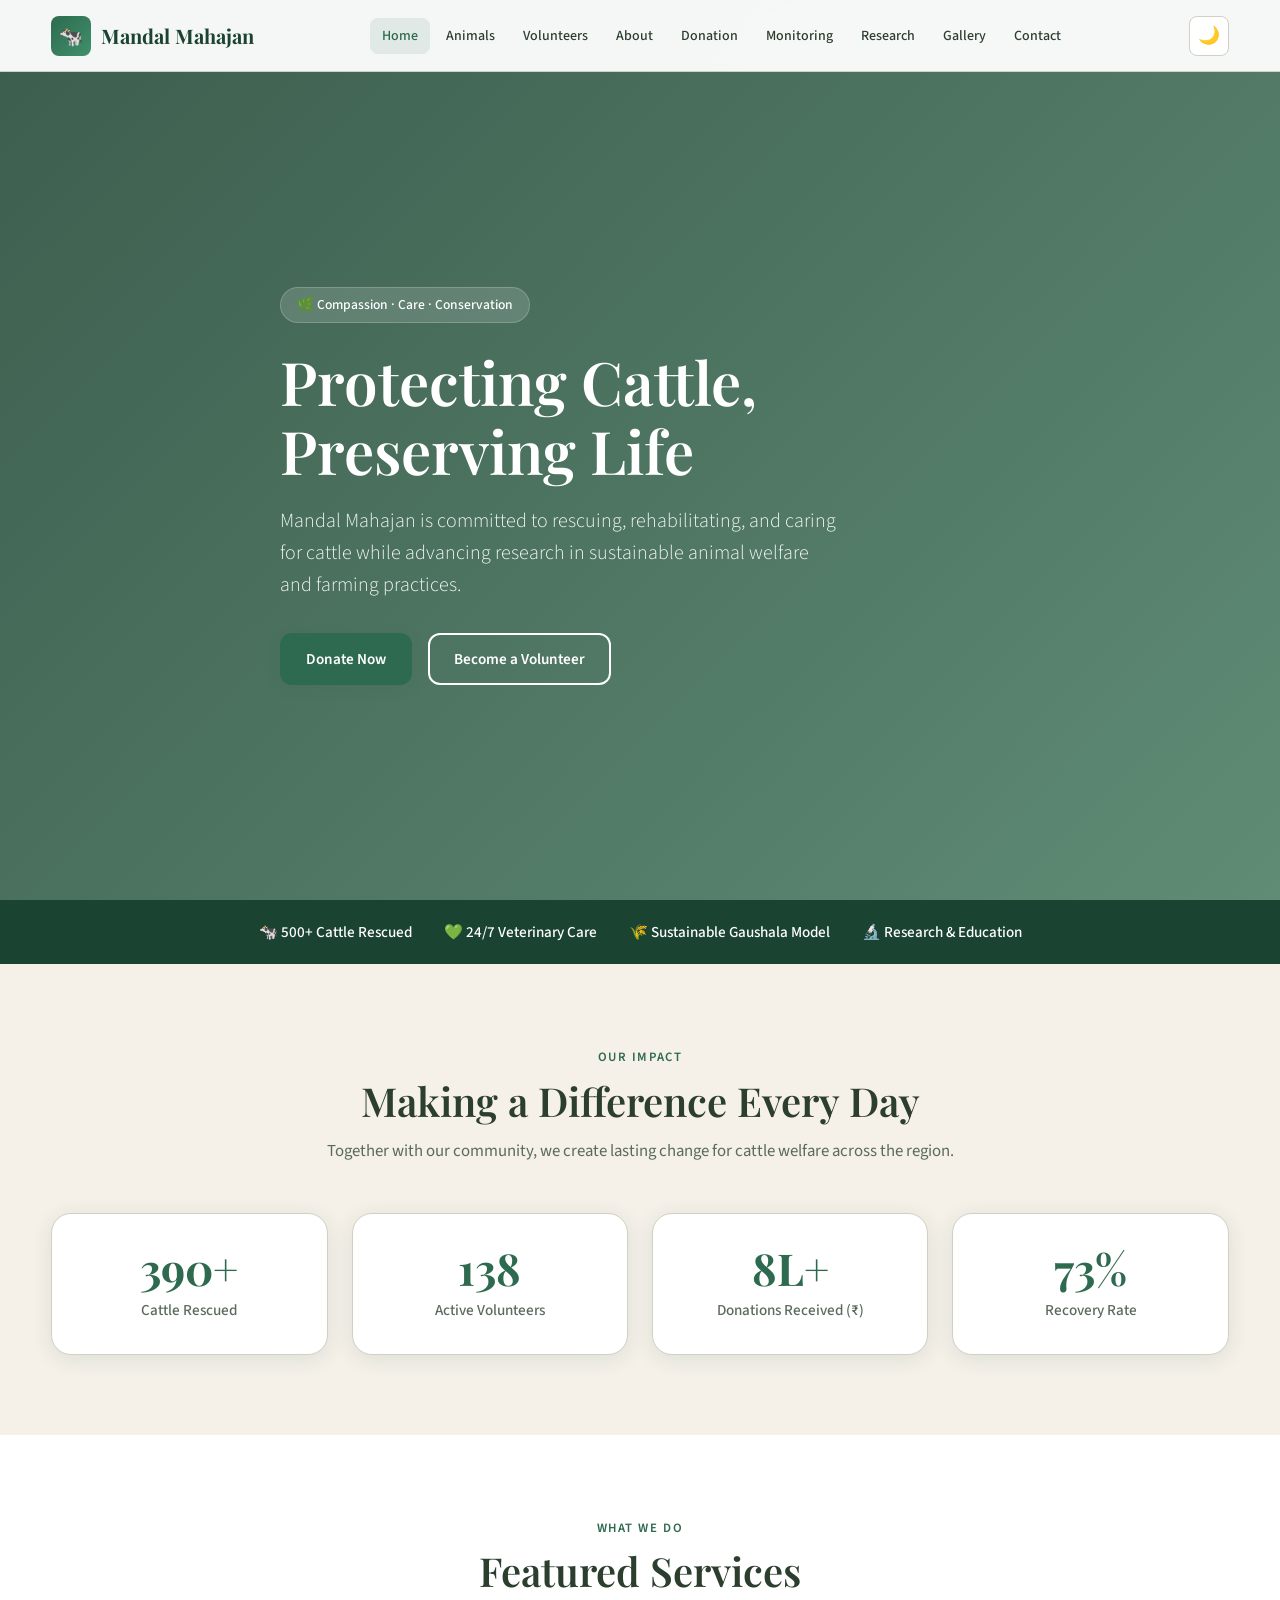
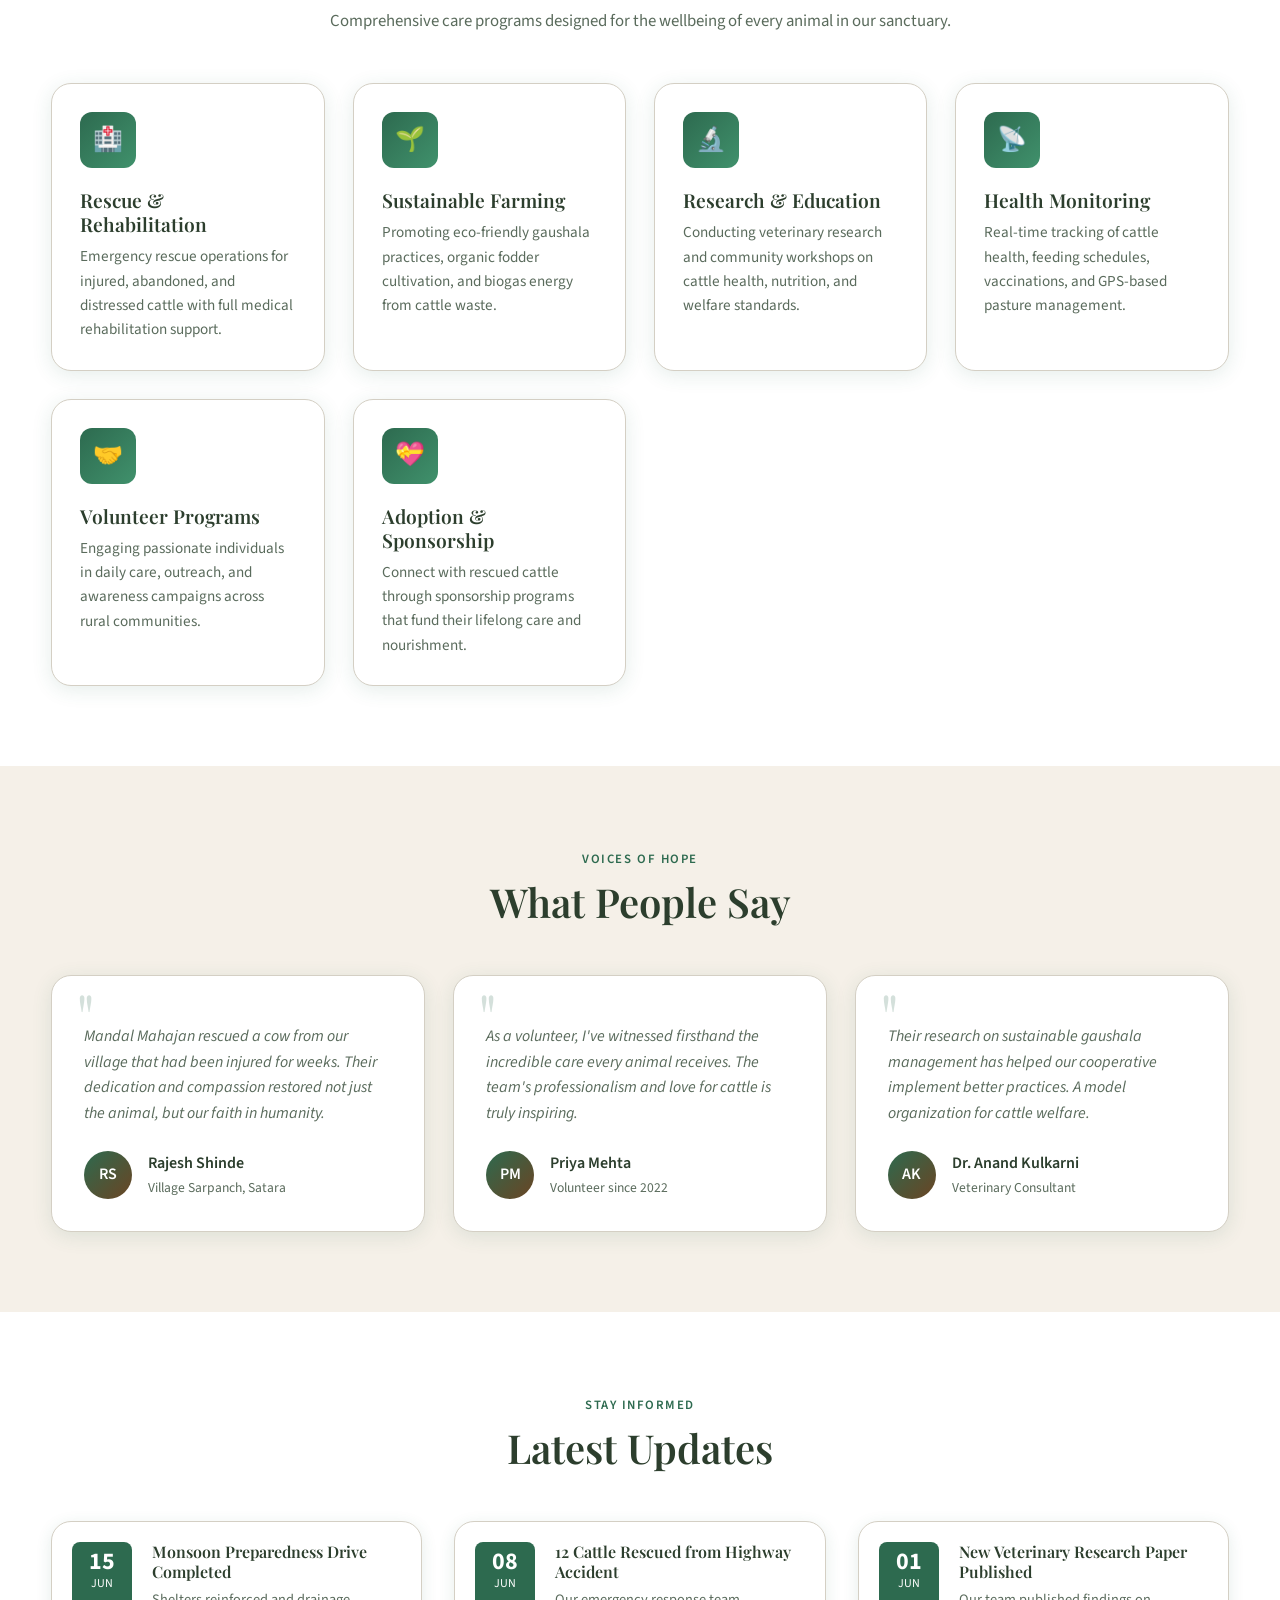
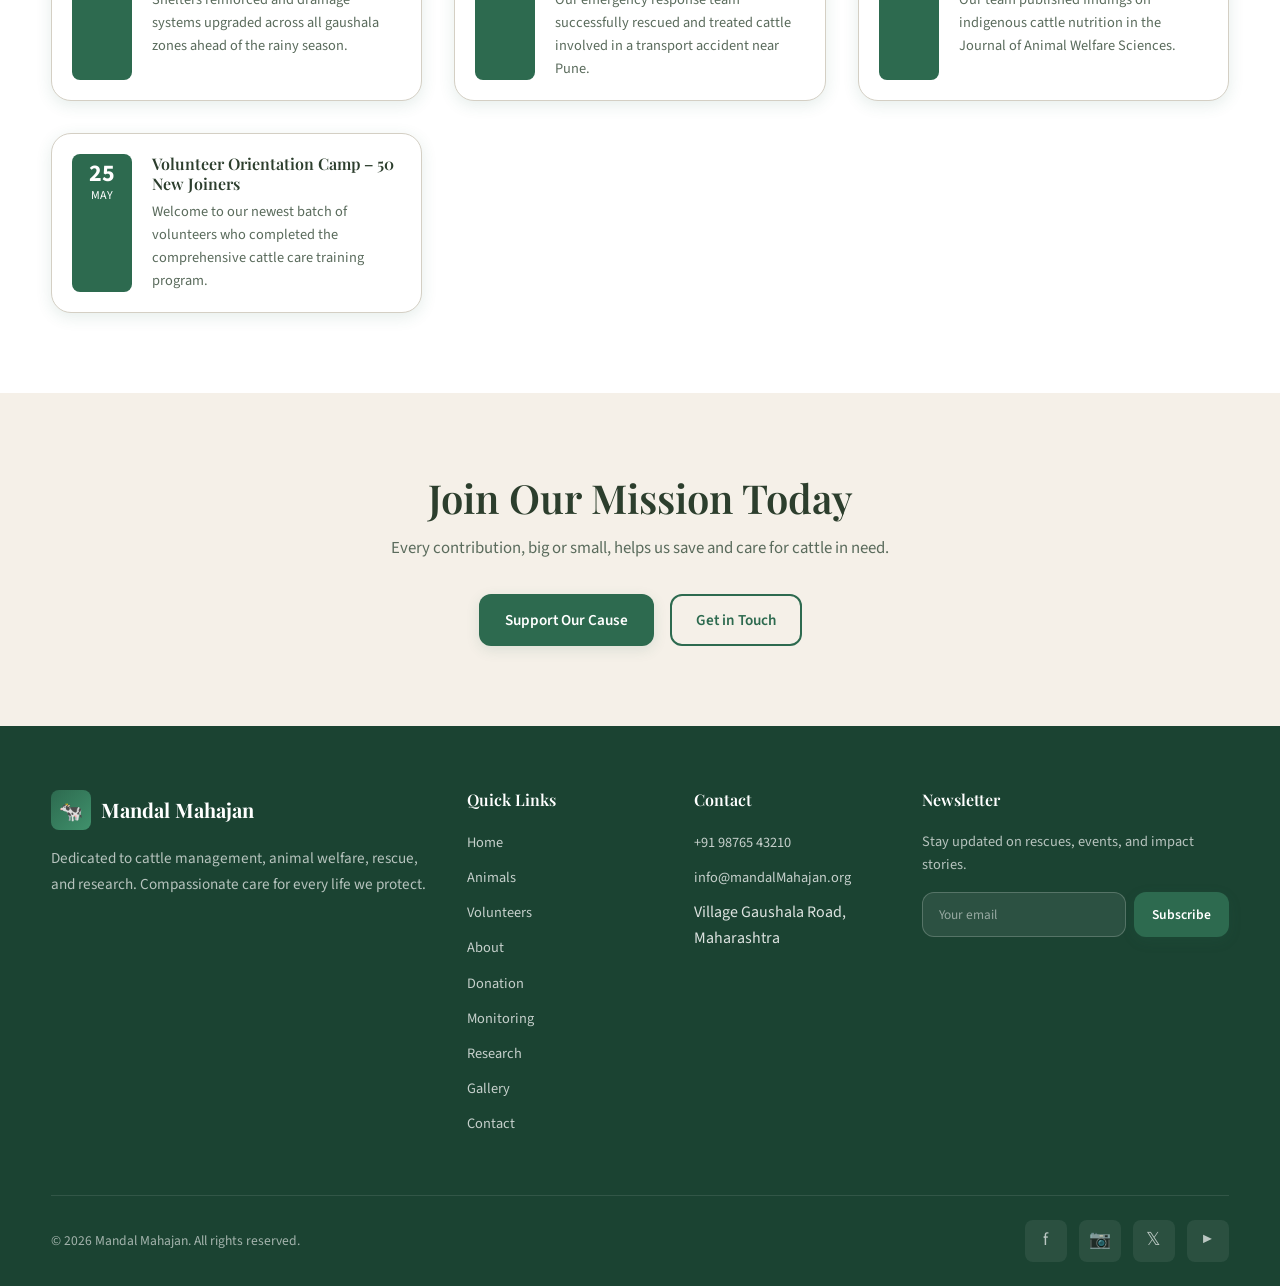
==== index.html @ a213b728 "first commit" ====
<!DOCTYPE html>
<html lang="en">
<head>
  <meta charset="UTF-8">
  <meta name="viewport" content="width=device-width, initial-scale=1.0">
  <meta name="description" content="Mandal Mahajan – Dedicated to cattle management, animal welfare, rescue, and research.">
  <title>Home | Mandal Mahajan</title>
  <link rel="stylesheet" href="css/style.css">
</head>
<body>
  <main>
    <section class="hero" aria-label="Hero banner">
      <div class="container hero-content fade-in">
        <span class="hero-badge">🌿 Compassion · Care · Conservation</span>
        <h1 class="hero-title">Protecting Cattle, Preserving Life</h1>
        <p class="hero-subtitle">Mandal Mahajan is committed to rescuing, rehabilitating, and caring for cattle while advancing research in sustainable animal welfare and farming practices.</p>
        <div class="hero-buttons">
          <a href="donation.html" class="btn btn-primary">Donate Now</a>
          <a href="volunteers.html" class="btn btn-outline">Become a Volunteer</a>
        </div>
      </div>
    </section>

    <section class="highlights-strip" aria-label="Organization highlights">
      <div class="container">
        <ul class="highlights-list">
          <li>🐄 500+ Cattle Rescued</li>
          <li>💚 24/7 Veterinary Care</li>
          <li>🌾 Sustainable Gaushala Model</li>
          <li>🔬 Research & Education</li>
        </ul>
      </div>
    </section>

    <section class="section" aria-labelledby="stats-heading">
      <div class="container">
        <div class="section-header fade-in">
          <span class="section-label">Our Impact</span>
          <h2 id="stats-heading" class="section-title">Making a Difference Every Day</h2>
          <p class="section-desc">Together with our community, we create lasting change for cattle welfare across the region.</p>
        </div>
        <div class="stats-grid">
          <div class="stat-card fade-in">
            <div class="stat-number" data-count="524" data-suffix="+">0</div>
            <div class="stat-label">Cattle Rescued</div>
          </div>
          <div class="stat-card fade-in">
            <div class="stat-number" data-count="186">0</div>
            <div class="stat-label">Active Volunteers</div>
          </div>
          <div class="stat-card fade-in">
            <div class="stat-number" data-count="12" data-suffix="L+">0</div>
            <div class="stat-label">Donations Received (₹)</div>
          </div>
          <div class="stat-card fade-in">
            <div class="stat-number" data-count="98" data-suffix="%">0</div>
            <div class="stat-label">Recovery Rate</div>
          </div>
        </div>
      </div>
    </section>

    <section class="section" style="background: var(--bg-card);" aria-labelledby="services-heading">
      <div class="container">
        <div class="section-header fade-in">
          <span class="section-label">What We Do</span>
          <h2 id="services-heading" class="section-title">Featured Services</h2>
          <p class="section-desc">Comprehensive care programs designed for the wellbeing of every animal in our sanctuary.</p>
        </div>
        <div class="grid-3">
          <article class="card fade-in">
            <div class="card-icon" aria-hidden="true">🏥</div>
            <h3>Rescue & Rehabilitation</h3>
            <p>Emergency rescue operations for injured, abandoned, and distressed cattle with full medical rehabilitation support.</p>
          </article>
          <article class="card fade-in">
            <div class="card-icon" aria-hidden="true">🌱</div>
            <h3>Sustainable Farming</h3>
            <p>Promoting eco-friendly gaushala practices, organic fodder cultivation, and biogas energy from cattle waste.</p>
          </article>
          <article class="card fade-in">
            <div class="card-icon" aria-hidden="true">🔬</div>
            <h3>Research & Education</h3>
            <p>Conducting veterinary research and community workshops on cattle health, nutrition, and welfare standards.</p>
          </article>
          <article class="card fade-in">
            <div class="card-icon" aria-hidden="true">📡</div>
            <h3>Health Monitoring</h3>
            <p>Real-time tracking of cattle health, feeding schedules, vaccinations, and GPS-based pasture management.</p>
          </article>
          <article class="card fade-in">
            <div class="card-icon" aria-hidden="true">🤝</div>
            <h3>Volunteer Programs</h3>
            <p>Engaging passionate individuals in daily care, outreach, and awareness campaigns across rural communities.</p>
          </article>
          <article class="card fade-in">
            <div class="card-icon" aria-hidden="true">💝</div>
            <h3>Adoption & Sponsorship</h3>
            <p>Connect with rescued cattle through sponsorship programs that fund their lifelong care and nourishment.</p>
          </article>
        </div>
      </div>
    </section>

    <section class="section" aria-labelledby="testimonials-heading">
      <div class="container">
        <div class="section-header fade-in">
          <span class="section-label">Voices of Hope</span>
          <h2 id="testimonials-heading" class="section-title">What People Say</h2>
        </div>
        <div class="grid-3">
          <blockquote class="testimonial-card fade-in">
            <p class="testimonial-text">Mandal Mahajan rescued a cow from our village that had been injured for weeks. Their dedication and compassion restored not just the animal, but our faith in humanity.</p>
            <footer class="testimonial-author">
              <div class="testimonial-avatar" aria-hidden="true">RS</div>
              <div>
                <div class="testimonial-name">Rajesh Shinde</div>
                <div class="testimonial-role">Village Sarpanch, Satara</div>
              </div>
            </footer>
          </blockquote>
          <blockquote class="testimonial-card fade-in">
            <p class="testimonial-text">As a volunteer, I've witnessed firsthand the incredible care every animal receives. The team's professionalism and love for cattle is truly inspiring.</p>
            <footer class="testimonial-author">
              <div class="testimonial-avatar" aria-hidden="true">PM</div>
              <div>
                <div class="testimonial-name">Priya Mehta</div>
                <div class="testimonial-role">Volunteer since 2022</div>
              </div>
            </footer>
          </blockquote>
          <blockquote class="testimonial-card fade-in">
            <p class="testimonial-text">Their research on sustainable gaushala management has helped our cooperative implement better practices. A model organization for cattle welfare.</p>
            <footer class="testimonial-author">
              <div class="testimonial-avatar" aria-hidden="true">AK</div>
              <div>
                <div class="testimonial-name">Dr. Anand Kulkarni</div>
                <div class="testimonial-role">Veterinary Consultant</div>
              </div>
            </footer>
          </blockquote>
        </div>
      </div>
    </section>

    <section class="section" style="background: var(--bg-card);" aria-labelledby="updates-heading">
      <div class="container">
        <div class="section-header fade-in">
          <span class="section-label">Stay Informed</span>
          <h2 id="updates-heading" class="section-title">Latest Updates</h2>
        </div>
        <div class="grid-2">
          <article class="update-card fade-in">
            <div class="update-date"><div class="day">15</div><div class="month">Jun</div></div>
            <div class="update-content">
              <h4>Monsoon Preparedness Drive Completed</h4>
              <p>Shelters reinforced and drainage systems upgraded across all gaushala zones ahead of the rainy season.</p>
            </div>
          </article>
          <article class="update-card fade-in">
            <div class="update-date"><div class="day">08</div><div class="month">Jun</div></div>
            <div class="update-content">
              <h4>12 Cattle Rescued from Highway Accident</h4>
              <p>Our emergency response team successfully rescued and treated cattle involved in a transport accident near Pune.</p>
            </div>
          </article>
          <article class="update-card fade-in">
            <div class="update-date"><div class="day">01</div><div class="month">Jun</div></div>
            <div class="update-content">
              <h4>New Veterinary Research Paper Published</h4>
              <p>Our team published findings on indigenous cattle nutrition in the Journal of Animal Welfare Sciences.</p>
            </div>
          </article>
          <article class="update-card fade-in">
            <div class="update-date"><div class="day">25</div><div class="month">May</div></div>
            <div class="update-content">
              <h4>Volunteer Orientation Camp – 50 New Joiners</h4>
              <p>Welcome to our newest batch of volunteers who completed the comprehensive cattle care training program.</p>
            </div>
          </article>
        </div>
      </div>
    </section>

    <section class="section" aria-label="Call to action">
      <div class="container" style="text-align:center;">
        <div class="fade-in">
          <h2 class="section-title">Join Our Mission Today</h2>
          <p class="section-desc" style="margin:0 auto 2rem;">Every contribution, big or small, helps us save and care for cattle in need.</p>
          <div style="display:flex;flex-wrap:wrap;gap:1rem;justify-content:center;">
            <a href="donation.html" class="btn btn-primary">Support Our Cause</a>
            <a href="contact.html" class="btn btn-outline">Get in Touch</a>
          </div>
        </div>
      </div>
    </section>
  </main>

  <script src="js/components.js"></script>
  <script src="js/main.js"></script>
</body>
</html>
---- css/style.css ----
/* Mandal Mahajan – Main Stylesheet */

@import url('https://fonts.googleapis.com/css2?family=Playfair+Display:wght@500;600;700&family=Source+Sans+3:wght@300;400;500;600;700&display=swap');
@import url('variables.css');

*, *::before, *::after {
  box-sizing: border-box;
  margin: 0;
  padding: 0;
}

html {
  scroll-behavior: smooth;
  font-size: 16px;
}

body {
  font-family: var(--font-body);
  color: var(--color-text);
  background: var(--bg-body);
  line-height: 1.6;
  overflow-x: hidden;
  transition: background var(--transition), color var(--transition);
}

img {
  max-width: 100%;
  height: auto;
  display: block;
}

a {
  color: var(--color-primary);
  text-decoration: none;
  transition: color var(--transition);
}

a:hover {
  color: var(--color-primary-light);
}

ul {
  list-style: none;
}

h1, h2, h3, h4, h5, h6 {
  font-family: var(--font-heading);
  line-height: 1.25;
  font-weight: 600;
}

.container {
  width: min(1200px, 92%);
  margin-inline: auto;
}

.section {
  padding: 5rem 0;
}

.section-header {
  text-align: center;
  max-width: 640px;
  margin: 0 auto 3rem;
}

.section-label {
  display: inline-block;
  font-size: 0.8rem;
  font-weight: 600;
  letter-spacing: 0.12em;
  text-transform: uppercase;
  color: var(--color-primary);
  margin-bottom: 0.5rem;
}

.section-title {
  font-size: clamp(1.75rem, 4vw, 2.5rem);
  margin-bottom: 0.75rem;
}

.section-desc {
  color: var(--color-text-muted);
  font-size: 1.05rem;
}

/* Loading Screen */
.loader {
  position: fixed;
  inset: 0;
  z-index: 9999;
  background: var(--color-primary-dark);
  display: flex;
  flex-direction: column;
  align-items: center;
  justify-content: center;
  gap: 1.5rem;
  transition: opacity 0.5s ease, visibility 0.5s ease;
}

.loader.hidden {
  opacity: 0;
  visibility: hidden;
  pointer-events: none;
}

.loader-logo {
  font-family: var(--font-heading);
  font-size: 1.75rem;
  color: var(--color-white);
  letter-spacing: 0.05em;
}

.loader-spinner {
  width: 48px;
  height: 48px;
  border: 3px solid rgba(255, 255, 255, 0.2);
  border-top-color: var(--color-white);
  border-radius: 50%;
  animation: spin 0.8s linear infinite;
}

@keyframes spin {
  to { transform: rotate(360deg); }
}

@keyframes fadeInUp {
  from {
    opacity: 0;
    transform: translateY(16px);
  }
  to {
    opacity: 1;
    transform: translateY(0);
  }
}

/* Navigation */
.navbar {
  position: fixed;
  top: 0;
  left: 0;
  right: 0;
  z-index: 1000;
  height: var(--nav-height);
  background: var(--bg-nav);
  backdrop-filter: blur(12px);
  border-bottom: 1px solid var(--color-border);
  transition: box-shadow var(--transition), background var(--transition);
}

.navbar.scrolled {
  box-shadow: 0 4px 24px var(--color-shadow);
}

.nav-container {
  display: flex;
  align-items: center;
  justify-content: space-between;
  height: 100%;
  width: min(1200px, 92%);
  margin-inline: auto;
}

.logo {
  display: flex;
  align-items: center;
  gap: 0.6rem;
  font-family: var(--font-heading);
  font-size: 1.25rem;
  font-weight: 700;
  color: var(--color-primary-dark);
}

[data-theme="dark"] .logo {
  color: var(--color-primary-light);
}

.logo-icon {
  width: 40px;
  height: 40px;
  background: linear-gradient(135deg, var(--color-primary), var(--color-primary-light));
  border-radius: var(--radius-sm);
  display: flex;
  align-items: center;
  justify-content: center;
  color: white;
  font-size: 1.2rem;
}

.nav-menu {
  display: flex;
  align-items: center;
  gap: 0.25rem;
}

.nav-link {
  padding: 0.5rem 0.75rem;
  font-size: 0.875rem;
  font-weight: 500;
  color: var(--color-text);
  border-radius: var(--radius-sm);
  transition: background var(--transition), color var(--transition);
}

.nav-link:hover,
.nav-link.active {
  background: rgba(45, 106, 79, 0.1);
  color: var(--color-primary);
}

.nav-actions {
  display: flex;
  align-items: center;
  gap: 0.75rem;
}

.theme-toggle {
  width: 40px;
  height: 40px;
  border: 1px solid var(--color-border);
  border-radius: var(--radius-sm);
  background: var(--bg-card);
  cursor: pointer;
  display: flex;
  align-items: center;
  justify-content: center;
  font-size: 1.1rem;
  transition: background var(--transition), transform var(--transition);
}

.theme-toggle:hover {
  transform: scale(1.05);
}

.hamburger {
  display: none;
  flex-direction: column;
  gap: 5px;
  background: none;
  border: none;
  cursor: pointer;
  padding: 0.5rem;
}

.hamburger span {
  display: block;
  width: 24px;
  height: 2px;
  background: var(--color-text);
  border-radius: 2px;
  transition: var(--transition);
}

.hamburger.active span:nth-child(1) {
  transform: rotate(45deg) translate(5px, 5px);
}

.hamburger.active span:nth-child(2) {
  opacity: 0;
}

.hamburger.active span:nth-child(3) {
  transform: rotate(-45deg) translate(5px, -5px);
}

/* Buttons */
.btn {
  display: inline-flex;
  align-items: center;
  justify-content: center;
  gap: 0.5rem;
  padding: 0.75rem 1.5rem;
  font-family: var(--font-body);
  font-size: 0.95rem;
  font-weight: 600;
  border-radius: var(--radius-md);
  border: 2px solid transparent;
  cursor: pointer;
  transition: all var(--transition);
}

.btn-primary {
  background: var(--color-primary);
  color: var(--color-white);
  box-shadow: 0 4px 14px var(--color-shadow);
}

.btn-primary:hover {
  background: var(--color-primary-dark);
  transform: translateY(-2px);
  box-shadow: 0 8px 24px var(--color-shadow-hover);
  color: var(--color-white);
}

.btn-outline {
  background: transparent;
  color: var(--color-primary);
  border-color: var(--color-primary);
}

.btn-outline:hover {
  background: var(--color-primary);
  color: var(--color-white);
}

.btn-secondary {
  background: var(--color-earth);
  color: var(--color-white);
}

.btn-secondary:hover {
  background: var(--color-secondary);
  color: var(--color-white);
  transform: translateY(-2px);
}

.btn-sm {
  padding: 0.5rem 1rem;
  font-size: 0.85rem;
}

/* Hero */
.hero {
  position: relative;
  min-height: 100vh;
  display: flex;
  align-items: center;
  padding-top: var(--nav-height);
  background: linear-gradient(135deg, rgba(27, 67, 50, 0.85), rgba(45, 106, 79, 0.75)),
    url('https://images.unsplash.com/photo-1500595046743-cd271d694d30?w=1920&q=80') center/cover no-repeat;
}

.hero-content {
  position: relative;
  z-index: 1;
  max-width: 720px;
  color: var(--color-white);
  padding: 3rem 0;
}

.hero-badge {
  display: inline-block;
  padding: 0.4rem 1rem;
  background: rgba(255, 255, 255, 0.15);
  backdrop-filter: blur(8px);
  border-radius: 50px;
  font-size: 0.85rem;
  font-weight: 500;
  margin-bottom: 1.5rem;
  border: 1px solid rgba(255, 255, 255, 0.2);
}

.hero-title {
  font-size: clamp(2.25rem, 6vw, 3.75rem);
  margin-bottom: 1.25rem;
  line-height: 1.15;
}

.hero-subtitle {
  font-size: clamp(1rem, 2.5vw, 1.25rem);
  opacity: 0.92;
  margin-bottom: 2rem;
  font-weight: 300;
  max-width: 560px;
}

.hero-buttons {
  display: flex;
  flex-wrap: wrap;
  gap: 1rem;
}

.hero .btn-outline {
  color: var(--color-white);
  border-color: var(--color-white);
}

.hero .btn-outline:hover {
  background: var(--color-white);
  color: var(--color-primary-dark);
}

.page-hero {
  padding: calc(var(--nav-height) + 4rem) 0 4rem;
  background: linear-gradient(135deg, var(--color-primary-dark), var(--color-primary));
  color: var(--color-white);
  text-align: center;
}

.page-hero h1 {
  font-size: clamp(2rem, 5vw, 3rem);
  margin-bottom: 0.75rem;
}

.page-hero p {
  opacity: 0.9;
  max-width: 560px;
  margin: 0 auto;
  font-size: 1.1rem;
}

/* Cards */
.card {
  background: var(--bg-card);
  border-radius: var(--radius-lg);
  padding: 1.75rem;
  box-shadow: 0 4px 20px var(--color-shadow);
  border: 1px solid var(--color-border);
  transition: transform var(--transition), box-shadow var(--transition);
}

.card:hover {
  transform: translateY(-4px);
  box-shadow: 0 12px 32px var(--color-shadow-hover);
}

.card-icon {
  width: 56px;
  height: 56px;
  background: linear-gradient(135deg, var(--color-primary), var(--color-primary-light));
  border-radius: var(--radius-md);
  display: flex;
  align-items: center;
  justify-content: center;
  font-size: 1.5rem;
  margin-bottom: 1.25rem;
}

.card h3 {
  font-size: 1.2rem;
  margin-bottom: 0.5rem;
}

.card p {
  color: var(--color-text-muted);
  font-size: 0.95rem;
}

/* Stats */
.stats-grid {
  display: grid;
  grid-template-columns: repeat(auto-fit, minmax(200px, 1fr));
  gap: 1.5rem;
}

.stat-card {
  text-align: center;
  padding: 2rem 1.5rem;
  background: var(--bg-card);
  border-radius: var(--radius-lg);
  box-shadow: 0 4px 20px var(--color-shadow);
  border: 1px solid var(--color-border);
  transition: transform var(--transition);
}

.stat-card:hover {
  transform: translateY(-4px);
}

.stat-number {
  font-family: var(--font-heading);
  font-size: 2.75rem;
  font-weight: 700;
  color: var(--color-primary);
  line-height: 1;
  margin-bottom: 0.5rem;
}

.stat-label {
  color: var(--color-text-muted);
  font-weight: 500;
  font-size: 0.95rem;
}

/* Grid Layouts */
.grid-2 {
  display: grid;
  grid-template-columns: repeat(auto-fit, minmax(280px, 1fr));
  gap: 2rem;
}

.grid-3 {
  display: grid;
  grid-template-columns: repeat(auto-fit, minmax(260px, 1fr));
  gap: 1.75rem;
}

.grid-4 {
  display: grid;
  grid-template-columns: repeat(auto-fit, minmax(220px, 1fr));
  gap: 1.5rem;
}

/* Animal Cards */
.animal-card {
  background: var(--bg-card);
  border-radius: var(--radius-lg);
  overflow: hidden;
  box-shadow: 0 4px 20px var(--color-shadow);
  border: 1px solid var(--color-border);
  transition: transform var(--transition), box-shadow var(--transition);
}

.animal-card:hover {
  transform: translateY(-6px);
  box-shadow: 0 16px 40px var(--color-shadow-hover);
}

.animal-card-image {
  position: relative;
  height: 220px;
  overflow: hidden;
  background: var(--color-beige-dark);
}

.animal-card-image img {
  width: 100%;
  height: 100%;
  object-fit: cover;
  transition: transform 0.5s ease;
}

.animal-card:hover .animal-card-image img {
  transform: scale(1.06);
}

.animal-status {
  position: absolute;
  top: 1rem;
  right: 1rem;
  padding: 0.35rem 0.85rem;
  border-radius: 50px;
  font-size: 0.75rem;
  font-weight: 600;
  text-transform: uppercase;
  letter-spacing: 0.05em;
}

.status-healthy {
  background: #d8f3dc;
  color: #1b4332;
}

.status-recovering {
  background: #fff3cd;
  color: #856404;
}

.status-critical {
  background: #f8d7da;
  color: #721c24;
}

.animal-card-body {
  padding: 1.5rem;
}

.animal-card-body h3 {
  font-size: 1.25rem;
  margin-bottom: 0.25rem;
}

.animal-breed {
  color: var(--color-primary);
  font-weight: 600;
  font-size: 0.9rem;
  margin-bottom: 0.75rem;
}

.animal-meta {
  display: flex;
  flex-wrap: wrap;
  gap: 0.75rem;
  margin-bottom: 1rem;
}

.animal-meta span {
  font-size: 0.85rem;
  color: var(--color-text-muted);
  display: flex;
  align-items: center;
  gap: 0.35rem;
}

.animal-card-body p {
  font-size: 0.9rem;
  color: var(--color-text-muted);
  margin-bottom: 0.5rem;
}

/* Testimonials */
.testimonial-card {
  background: var(--bg-card);
  border-radius: var(--radius-lg);
  padding: 2rem;
  box-shadow: 0 4px 20px var(--color-shadow);
  border: 1px solid var(--color-border);
  position: relative;
}

.testimonial-card::before {
  content: '"';
  font-family: var(--font-heading);
  font-size: 4rem;
  color: var(--color-primary);
  opacity: 0.2;
  position: absolute;
  top: 0.5rem;
  left: 1.5rem;
  line-height: 1;
}

.testimonial-text {
  font-style: italic;
  color: var(--color-text-muted);
  margin-bottom: 1.5rem;
  padding-top: 1rem;
}

.testimonial-author {
  display: flex;
  align-items: center;
  gap: 1rem;
}

.testimonial-avatar {
  width: 48px;
  height: 48px;
  border-radius: 50%;
  background: linear-gradient(135deg, var(--color-primary), var(--color-earth));
  display: flex;
  align-items: center;
  justify-content: center;
  color: white;
  font-weight: 600;
}

.testimonial-name {
  font-weight: 600;
}

.testimonial-role {
  font-size: 0.85rem;
  color: var(--color-text-muted);
}

/* Updates / News */
.update-card {
  display: flex;
  gap: 1.25rem;
  background: var(--bg-card);
  border-radius: var(--radius-lg);
  padding: 1.25rem;
  box-shadow: 0 4px 16px var(--color-shadow);
  border: 1px solid var(--color-border);
  transition: transform var(--transition);
}

.update-card:hover {
  transform: translateX(4px);
}

.update-date {
  flex-shrink: 0;
  width: 60px;
  text-align: center;
  padding: 0.5rem;
  background: var(--color-primary);
  color: white;
  border-radius: var(--radius-sm);
}

.update-date .day {
  font-size: 1.5rem;
  font-weight: 700;
  line-height: 1;
}

.update-date .month {
  font-size: 0.75rem;
  text-transform: uppercase;
}

.update-content h4 {
  font-size: 1rem;
  margin-bottom: 0.35rem;
}

.update-content p {
  font-size: 0.9rem;
  color: var(--color-text-muted);
}

/* Forms */
.form-group {
  margin-bottom: 1.25rem;
}

.form-group label {
  display: block;
  font-weight: 600;
  margin-bottom: 0.5rem;
  font-size: 0.9rem;
}

.form-group input,
.form-group select,
.form-group textarea {
  width: 100%;
  padding: 0.85rem 1rem;
  border: 1px solid var(--color-border);
  border-radius: var(--radius-md);
  font-family: var(--font-body);
  font-size: 0.95rem;
  background: var(--bg-card);
  color: var(--color-text);
  transition: border-color var(--transition), box-shadow var(--transition);
}

.form-group input:focus,
.form-group select:focus,
.form-group textarea:focus {
  outline: none;
  border-color: var(--color-primary);
  box-shadow: 0 0 0 3px rgba(45, 106, 79, 0.15);
}

.form-group textarea {
  min-height: 120px;
  resize: vertical;
}

.form-row {
  display: grid;
  grid-template-columns: repeat(auto-fit, minmax(200px, 1fr));
  gap: 1rem;
}

/* Timeline */
.timeline {
  position: relative;
  max-width: 800px;
  margin: 0 auto;
  padding-left: 2rem;
}

.timeline::before {
  content: '';
  position: absolute;
  left: 0;
  top: 0;
  bottom: 0;
  width: 3px;
  background: linear-gradient(to bottom, var(--color-primary), var(--color-primary-light));
  border-radius: 3px;
}

.timeline-item {
  position: relative;
  padding-bottom: 2.5rem;
  padding-left: 2rem;
}

.timeline-item::before {
  content: '';
  position: absolute;
  left: -2rem;
  top: 0.35rem;
  width: 14px;
  height: 14px;
  background: var(--color-primary);
  border: 3px solid var(--bg-body);
  border-radius: 50%;
  transform: translateX(-5.5px);
}

.timeline-year {
  font-family: var(--font-heading);
  font-size: 1.25rem;
  color: var(--color-primary);
  font-weight: 700;
  margin-bottom: 0.35rem;
}

.timeline-item h4 {
  margin-bottom: 0.35rem;
}

.timeline-item p {
  color: var(--color-text-muted);
  font-size: 0.95rem;
}

/* Team */
.team-card {
  text-align: center;
  background: var(--bg-card);
  border-radius: var(--radius-lg);
  padding: 2rem 1.5rem;
  box-shadow: 0 4px 20px var(--color-shadow);
  border: 1px solid var(--color-border);
  transition: transform var(--transition);
}

.team-card:hover {
  transform: translateY(-4px);
}

.team-avatar {
  width: 100px;
  height: 100px;
  border-radius: 50%;
  margin: 0 auto 1rem;
  background: linear-gradient(135deg, var(--color-beige-dark), var(--color-primary-light));
  display: flex;
  align-items: center;
  justify-content: center;
  font-size: 2rem;
  overflow: hidden;
}

.team-avatar img {
  width: 100%;
  height: 100%;
  object-fit: cover;
}

.team-card h4 {
  margin-bottom: 0.25rem;
}

.team-role {
  color: var(--color-primary);
  font-size: 0.9rem;
  font-weight: 600;
  margin-bottom: 0.75rem;
}

.team-card p {
  font-size: 0.9rem;
  color: var(--color-text-muted);
}

/* Donation */
.donation-amounts {
  display: flex;
  flex-wrap: wrap;
  gap: 1rem;
  justify-content: center;
  margin-bottom: 2rem;
}

.amount-card {
  padding: 1.25rem 2rem;
  background: var(--bg-card);
  border: 2px solid var(--color-border);
  border-radius: var(--radius-md);
  cursor: pointer;
  text-align: center;
  transition: all var(--transition);
  min-width: 120px;
}

.amount-card:hover,
.amount-card.selected {
  border-color: var(--color-primary);
  background: rgba(45, 106, 79, 0.08);
  transform: translateY(-2px);
}

.amount-card .amount {
  font-family: var(--font-heading);
  font-size: 1.5rem;
  font-weight: 700;
  color: var(--color-primary);
}

.amount-card .impact {
  font-size: 0.8rem;
  color: var(--color-text-muted);
  margin-top: 0.25rem;
}

.qr-placeholder {
  width: 180px;
  height: 180px;
  background: var(--bg-card);
  border: 2px dashed var(--color-border);
  border-radius: var(--radius-md);
  display: flex;
  align-items: center;
  justify-content: center;
  margin: 0 auto;
  color: var(--color-text-muted);
  font-size: 0.85rem;
  text-align: center;
  padding: 1rem;
}

.fund-usage {
  display: flex;
  flex-direction: column;
  gap: 1rem;
}

.fund-item {
  display: flex;
  align-items: center;
  gap: 1rem;
}

.fund-bar {
  flex: 1;
  height: 10px;
  background: var(--color-beige-dark);
  border-radius: 50px;
  overflow: hidden;
}

.fund-bar-fill {
  height: 100%;
  background: linear-gradient(90deg, var(--color-primary), var(--color-primary-light));
  border-radius: 50px;
  transition: width 1s ease;
}

.fund-label {
  min-width: 140px;
  font-weight: 600;
  font-size: 0.9rem;
}

.fund-percent {
  min-width: 40px;
  text-align: right;
  font-weight: 700;
  color: var(--color-primary);
}

/* Monitoring Dashboard */
.dashboard-grid {
  display: grid;
  grid-template-columns: repeat(auto-fit, minmax(300px, 1fr));
  gap: 1.5rem;
}

.metric-card {
  background: var(--bg-card);
  border-radius: var(--radius-lg);
  padding: 1.5rem;
  box-shadow: 0 4px 20px var(--color-shadow);
  border: 1px solid var(--color-border);
}

.metric-header {
  display: flex;
  justify-content: space-between;
  align-items: center;
  margin-bottom: 1rem;
}

.metric-header h4 {
  font-size: 1rem;
}

.metric-value {
  font-family: var(--font-heading);
  font-size: 2rem;
  font-weight: 700;
  color: var(--color-primary);
}

.progress-bar {
  height: 8px;
  background: var(--color-beige-dark);
  border-radius: 50px;
  overflow: hidden;
  margin-top: 0.75rem;
}

.progress-fill {
  height: 100%;
  background: linear-gradient(90deg, var(--color-primary), var(--color-primary-light));
  border-radius: 50px;
  transition: width 1.2s ease;
}

.chart-container {
  background: var(--bg-card);
  border-radius: var(--radius-lg);
  padding: 1.5rem;
  box-shadow: 0 4px 20px var(--color-shadow);
  border: 1px solid var(--color-border);
}

.chart-bars {
  display: flex;
  align-items: flex-end;
  justify-content: space-around;
  height: 180px;
  gap: 0.75rem;
  padding-top: 1rem;
}

.chart-bar {
  flex: 1;
  max-width: 48px;
  background: linear-gradient(to top, var(--color-primary-dark), var(--color-primary-light));
  border-radius: var(--radius-sm) var(--radius-sm) 0 0;
  transition: height 1s ease;
  position: relative;
}

.chart-bar-label {
  text-align: center;
  font-size: 0.75rem;
  color: var(--color-text-muted);
  margin-top: 0.5rem;
}

.schedule-list {
  display: flex;
  flex-direction: column;
  gap: 0.75rem;
}

.schedule-item {
  display: flex;
  align-items: center;
  gap: 1rem;
  padding: 0.85rem 1rem;
  background: var(--color-beige);
  border-radius: var(--radius-md);
  border-left: 4px solid var(--color-primary);
}

[data-theme="dark"] .schedule-item {
  background: rgba(45, 106, 79, 0.1);
}

.schedule-time {
  font-weight: 700;
  color: var(--color-primary);
  min-width: 70px;
  font-size: 0.9rem;
}

.schedule-detail {
  flex: 1;
  font-size: 0.9rem;
}

.schedule-status {
  font-size: 0.75rem;
  padding: 0.25rem 0.6rem;
  border-radius: 50px;
  background: #d8f3dc;
  color: #1b4332;
  font-weight: 600;
}

.gps-map-placeholder {
  height: 280px;
  background: linear-gradient(135deg, var(--color-beige-dark), var(--color-beige));
  border-radius: var(--radius-lg);
  display: flex;
  align-items: center;
  justify-content: center;
  border: 2px dashed var(--color-border);
  color: var(--color-text-muted);
  font-size: 0.95rem;
  position: relative;
  overflow: hidden;
}

.gps-dot {
  position: absolute;
  width: 16px;
  height: 16px;
  background: var(--color-primary);
  border-radius: 50%;
  border: 3px solid white;
  box-shadow: 0 0 0 4px rgba(45, 106, 79, 0.3);
  animation: pulse 2s infinite;
}

.gps-dot:nth-child(1) { top: 30%; left: 25%; animation-delay: 0s; }
.gps-dot:nth-child(2) { top: 55%; left: 60%; animation-delay: 0.5s; }
.gps-dot:nth-child(3) { top: 40%; left: 75%; animation-delay: 1s; }

@keyframes pulse {
  0%, 100% { box-shadow: 0 0 0 4px rgba(45, 106, 79, 0.3); }
  50% { box-shadow: 0 0 0 12px rgba(45, 106, 79, 0); }
}

/* Research */
.research-card {
  background: var(--bg-card);
  border-radius: var(--radius-lg);
  overflow: hidden;
  box-shadow: 0 4px 20px var(--color-shadow);
  border: 1px solid var(--color-border);
  transition: transform var(--transition);
}

.research-card:hover {
  transform: translateY(-4px);
}

.research-thumb {
  height: 180px;
  background: linear-gradient(135deg, var(--color-primary-dark), var(--color-primary-light));
  display: flex;
  align-items: center;
  justify-content: center;
  font-size: 3rem;
}

.research-body {
  padding: 1.5rem;
}

.research-tag {
  display: inline-block;
  padding: 0.25rem 0.75rem;
  background: rgba(45, 106, 79, 0.12);
  color: var(--color-primary);
  border-radius: 50px;
  font-size: 0.75rem;
  font-weight: 600;
  margin-bottom: 0.75rem;
}

.research-body h3 {
  font-size: 1.1rem;
  margin-bottom: 0.5rem;
}

.research-body p {
  font-size: 0.9rem;
  color: var(--color-text-muted);
  margin-bottom: 1rem;
}

.research-meta {
  display: flex;
  justify-content: space-between;
  align-items: center;
  font-size: 0.85rem;
  color: var(--color-text-muted);
}

/* Gallery */
.gallery-filters {
  display: flex;
  flex-wrap: wrap;
  gap: 0.75rem;
  justify-content: center;
  margin-bottom: 2rem;
}

.filter-btn {
  padding: 0.5rem 1.25rem;
  border: 1px solid var(--color-border);
  border-radius: 50px;
  background: var(--bg-card);
  color: var(--color-text);
  font-family: var(--font-body);
  font-size: 0.9rem;
  font-weight: 500;
  cursor: pointer;
  transition: all var(--transition);
}

.filter-btn:hover,
.filter-btn.active {
  background: var(--color-primary);
  color: white;
  border-color: var(--color-primary);
}

.gallery-grid {
  columns: 3;
  column-gap: 1rem;
}

.gallery-item {
  break-inside: avoid;
  margin-bottom: 1rem;
  border-radius: var(--radius-md);
  overflow: hidden;
  cursor: pointer;
  position: relative;
  box-shadow: 0 4px 16px var(--color-shadow);
}

.gallery-item img {
  width: 100%;
  display: block;
  transition: transform 0.5s ease;
}

.gallery-item:hover img {
  transform: scale(1.05);
}

.gallery-overlay {
  position: absolute;
  inset: 0;
  background: linear-gradient(to top, rgba(27, 67, 50, 0.8), transparent);
  display: flex;
  align-items: flex-end;
  padding: 1rem;
  opacity: 0;
  transition: opacity var(--transition);
}

.gallery-item:hover .gallery-overlay {
  opacity: 1;
}

.gallery-overlay span {
  color: white;
  font-weight: 600;
  font-size: 0.9rem;
}

.video-placeholder {
  aspect-ratio: 16/9;
  background: var(--color-primary-dark);
  display: flex;
  align-items: center;
  justify-content: center;
  color: white;
  font-size: 3rem;
  border-radius: var(--radius-md);
  cursor: pointer;
  transition: transform var(--transition);
  position: relative;
  overflow: hidden;
}

.video-placeholder:hover {
  transform: scale(1.02);
}

/* Lightbox */
.lightbox {
  position: fixed;
  inset: 0;
  z-index: 2000;
  background: rgba(0, 0, 0, 0.92);
  display: flex;
  align-items: center;
  justify-content: center;
  opacity: 0;
  visibility: hidden;
  transition: opacity var(--transition), visibility var(--transition);
}

.lightbox.active {
  opacity: 1;
  visibility: visible;
}

.lightbox img {
  max-width: 90%;
  max-height: 85vh;
  border-radius: var(--radius-md);
  box-shadow: 0 20px 60px rgba(0, 0, 0, 0.5);
}

.lightbox-close {
  position: absolute;
  top: 1.5rem;
  right: 1.5rem;
  width: 44px;
  height: 44px;
  border: none;
  background: rgba(255, 255, 255, 0.15);
  color: white;
  font-size: 1.5rem;
  border-radius: 50%;
  cursor: pointer;
  transition: background var(--transition);
}

.lightbox-close:hover {
  background: rgba(255, 255, 255, 0.3);
}

/* Contact */
.contact-grid {
  display: grid;
  grid-template-columns: 1fr 1.2fr;
  gap: 3rem;
}

.contact-info-item {
  display: flex;
  gap: 1rem;
  margin-bottom: 1.5rem;
}

.contact-icon {
  width: 48px;
  height: 48px;
  background: rgba(45, 106, 79, 0.12);
  border-radius: var(--radius-md);
  display: flex;
  align-items: center;
  justify-content: center;
  font-size: 1.25rem;
  flex-shrink: 0;
}

.contact-info-item h4 {
  font-size: 1rem;
  margin-bottom: 0.25rem;
}

.contact-info-item p {
  color: var(--color-text-muted);
  font-size: 0.95rem;
}

.map-placeholder {
  height: 280px;
  background: var(--color-beige-dark);
  border-radius: var(--radius-lg);
  display: flex;
  align-items: center;
  justify-content: center;
  border: 1px solid var(--color-border);
  color: var(--color-text-muted);
  margin-top: 1.5rem;
}

.social-links {
  display: flex;
  gap: 0.75rem;
  margin-top: 1rem;
}

.social-link {
  width: 42px;
  height: 42px;
  border-radius: var(--radius-sm);
  background: var(--color-primary);
  color: white;
  display: flex;
  align-items: center;
  justify-content: center;
  font-size: 1.1rem;
  transition: transform var(--transition), background var(--transition);
}

.social-link:hover {
  transform: translateY(-3px);
  background: var(--color-primary-dark);
  color: white;
}

/* Footer */
.footer {
  background: var(--bg-footer);
  color: rgba(255, 255, 255, 0.85);
  padding: 4rem 0 0;
}

.footer-grid {
  display: grid;
  grid-template-columns: 2fr 1fr 1fr 1.5fr;
  gap: 2.5rem;
  padding-bottom: 3rem;
  border-bottom: 1px solid rgba(255, 255, 255, 0.1);
}

.footer-brand .logo {
  color: white;
  margin-bottom: 1rem;
}

.footer-brand p {
  font-size: 0.95rem;
  opacity: 0.8;
  line-height: 1.7;
}

.footer h4 {
  color: white;
  font-size: 1rem;
  margin-bottom: 1.25rem;
}

.footer-links li {
  margin-bottom: 0.6rem;
}

.footer-links a {
  color: rgba(255, 255, 255, 0.75);
  font-size: 0.9rem;
  transition: color var(--transition);
}

.footer-links a:hover {
  color: white;
}

.newsletter-form {
  display: flex;
  gap: 0.5rem;
}

.newsletter-form input {
  flex: 1;
  padding: 0.75rem 1rem;
  border: 1px solid rgba(255, 255, 255, 0.2);
  border-radius: var(--radius-md);
  background: rgba(255, 255, 255, 0.08);
  color: white;
  font-family: var(--font-body);
}

.newsletter-form input::placeholder {
  color: rgba(255, 255, 255, 0.5);
}

.newsletter-form .btn {
  flex-shrink: 0;
}

.footer-bottom {
  display: flex;
  justify-content: space-between;
  align-items: center;
  padding: 1.5rem 0;
  font-size: 0.85rem;
  opacity: 0.7;
  flex-wrap: wrap;
  gap: 1rem;
}

.footer-bottom .social-links {
  margin-top: 0;
}

.footer .social-link {
  background: rgba(255, 255, 255, 0.1);
}

.footer .social-link:hover {
  background: var(--color-primary-light);
}

/* Scroll to Top */
.scroll-top {
  position: fixed;
  bottom: 2rem;
  right: 2rem;
  width: 48px;
  height: 48px;
  background: var(--color-primary);
  color: white;
  border: none;
  border-radius: 50%;
  cursor: pointer;
  font-size: 1.25rem;
  box-shadow: 0 4px 16px var(--color-shadow-hover);
  opacity: 0;
  visibility: hidden;
  transform: translateY(20px);
  transition: all var(--transition);
  z-index: 900;
}

.scroll-top.visible {
  opacity: 1;
  visibility: visible;
  transform: translateY(0);
}

.scroll-top:hover {
  background: var(--color-primary-dark);
  transform: translateY(-3px);
}

/* Animations */
.fade-in {
  opacity: 0;
  transform: translateY(24px);
  transition: opacity 0.6s ease, transform 0.6s ease;
}

.fade-in.visible {
  opacity: 1;
  transform: translateY(0);
}

/* Highlights strip */
.highlights-strip {
  background: var(--color-primary-dark);
  color: white;
  padding: 1.25rem 0;
}

.highlights-list {
  display: flex;
  flex-wrap: wrap;
  justify-content: center;
  gap: 2rem;
}

.highlights-list li {
  display: flex;
  align-items: center;
  gap: 0.5rem;
  font-size: 0.95rem;
  font-weight: 500;
}

/* Values */
.value-card {
  text-align: center;
  padding: 2rem 1.5rem;
}

.value-icon {
  font-size: 2.5rem;
  margin-bottom: 1rem;
}

/* Volunteer benefits */
.benefit-list li {
  display: flex;
  align-items: flex-start;
  gap: 0.75rem;
  margin-bottom: 0.85rem;
  color: var(--color-text-muted);
}

.benefit-list li::before {
  content: '✓';
  color: var(--color-primary);
  font-weight: 700;
  flex-shrink: 0;
}

/* Responsive */
@media (max-width: 1024px) {
  .footer-grid {
    grid-template-columns: 1fr 1fr;
  }

  .contact-grid {
    grid-template-columns: 1fr;
  }

  .gallery-grid {
    columns: 2;
  }
}

@media (max-width: 768px) {
  .hamburger {
    display: flex;
  }

  .nav-menu {
    position: fixed;
    top: var(--nav-height);
    left: 0;
    right: 0;
    background: var(--bg-nav);
    flex-direction: column;
    padding: 1rem;
    gap: 0.25rem;
    border-bottom: 1px solid var(--color-border);
    transform: translateY(-120%);
    opacity: 0;
    visibility: hidden;
    transition: all var(--transition);
    max-height: calc(100vh - var(--nav-height));
    overflow-y: auto;
  }

  .nav-menu.active {
    transform: translateY(0);
    opacity: 1;
    visibility: visible;
  }

  .nav-link {
    width: 100%;
    padding: 0.85rem 1rem;
  }

  .gallery-grid {
    columns: 1;
  }

  .footer-grid {
    grid-template-columns: 1fr;
  }

  .hero-buttons {
    flex-direction: column;
  }

  .hero-buttons .btn {
    width: 100%;
  }
}

@media (max-width: 480px) {
  .section {
    padding: 3.5rem 0;
  }

  .stats-grid {
    grid-template-columns: 1fr 1fr;
  }
}

/* Accessibility */
:focus-visible {
  outline: 2px solid var(--color-primary);
  outline-offset: 2px;
}

.sr-only {
  position: absolute;
  width: 1px;
  height: 1px;
  padding: 0;
  margin: -1px;
  overflow: hidden;
  clip: rect(0, 0, 0, 0);
  white-space: nowrap;
  border: 0;
}

@media (prefers-reduced-motion: reduce) {
  *, *::before, *::after {
    animation-duration: 0.01ms !important;
    transition-duration: 0.01ms !important;
  }

  html {
    scroll-behavior: auto;
  }
}
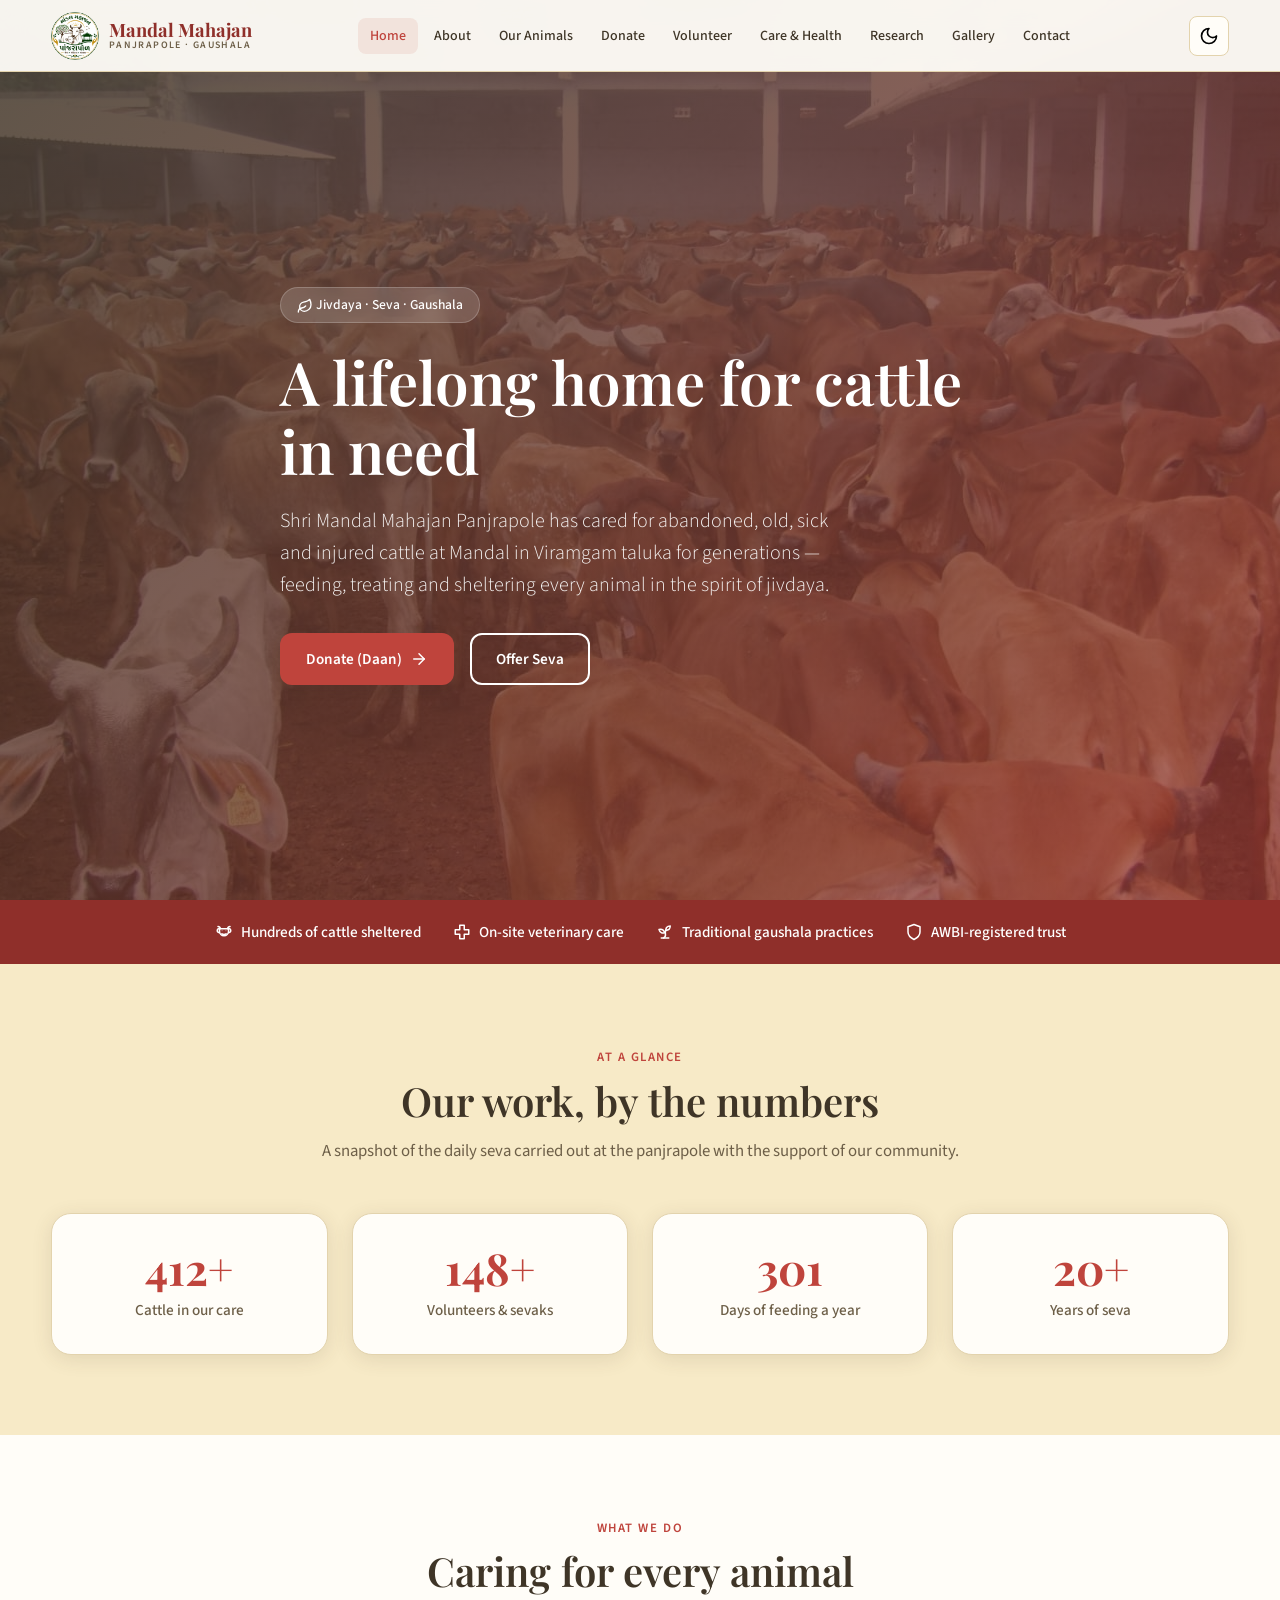
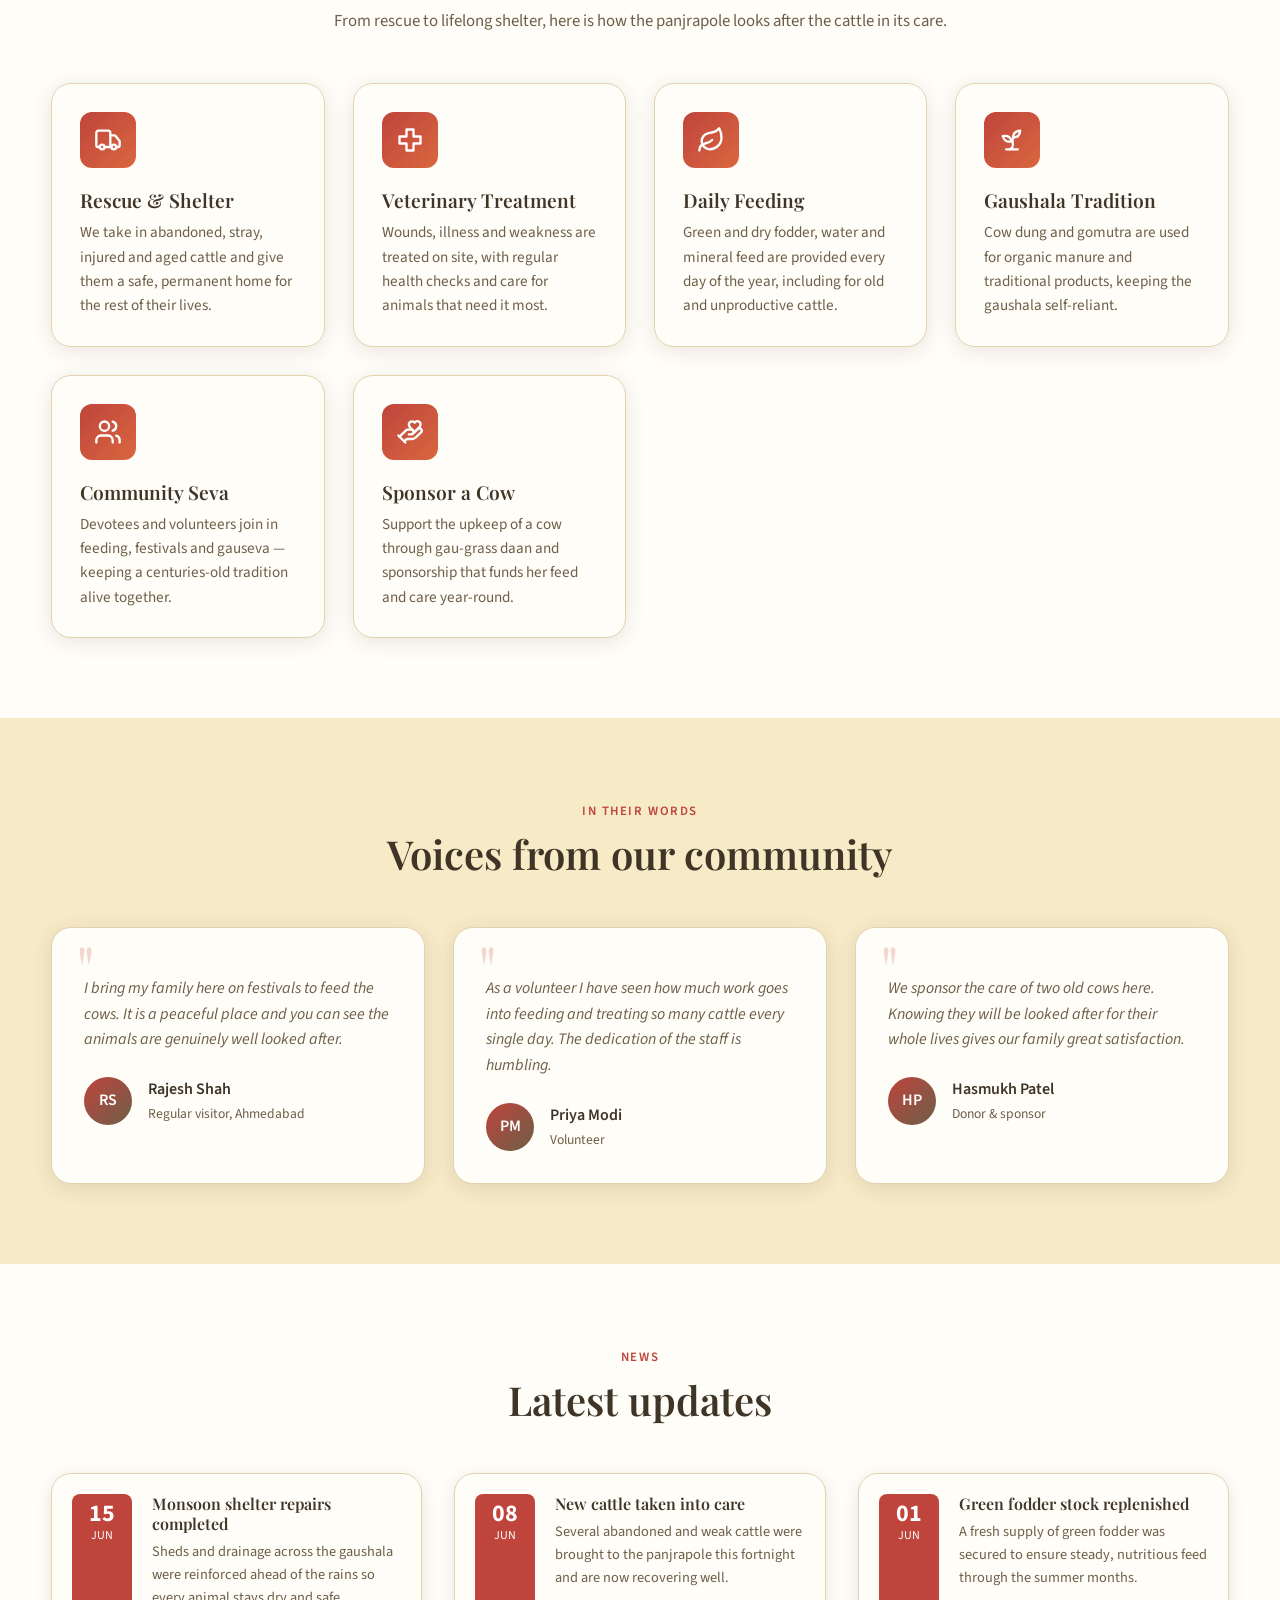
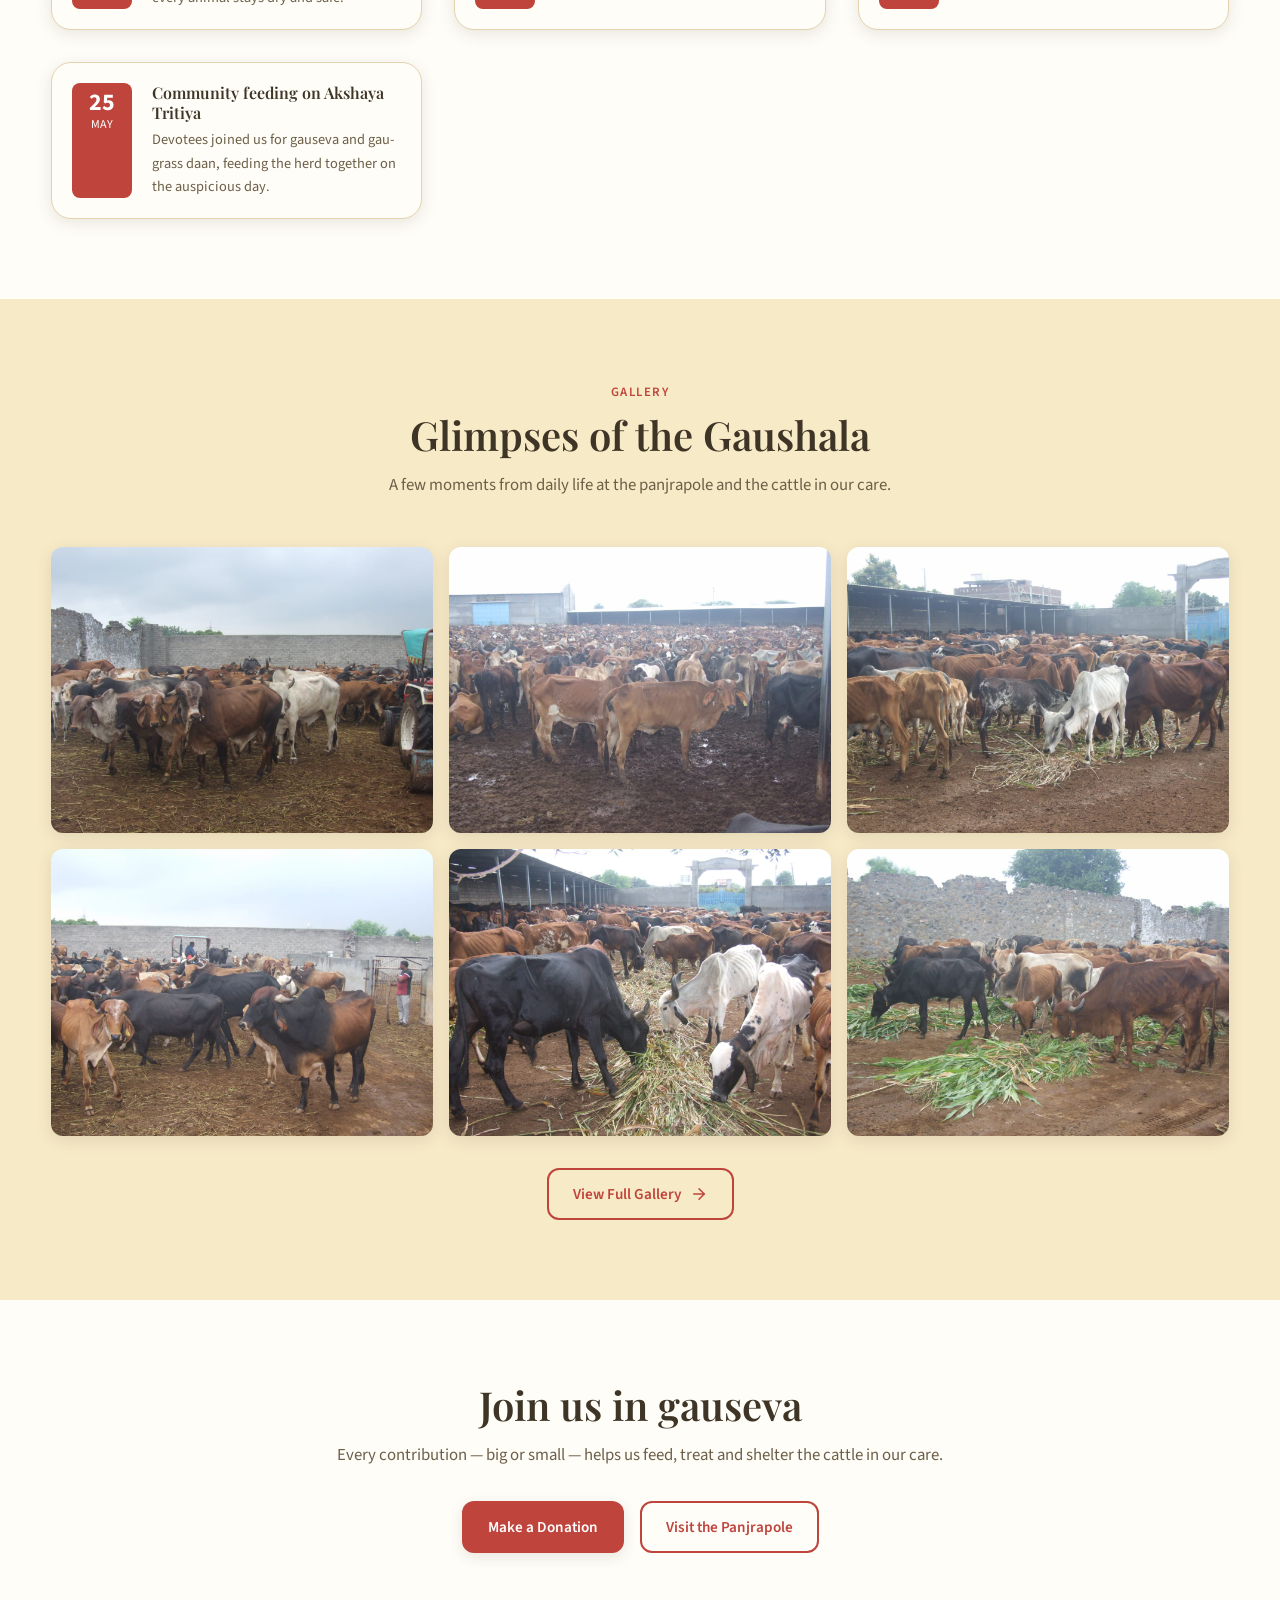
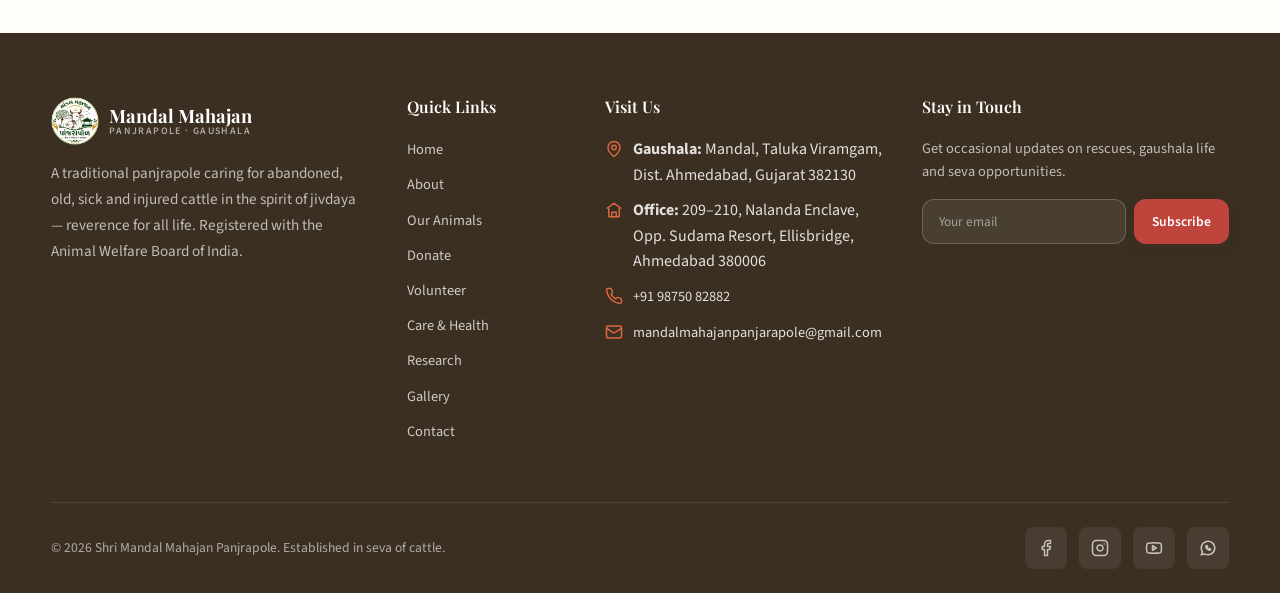
==== commit a9bc214d: "new code" ====
--- a/index.html
+++ b/index.html
@@ -1,202 +1,223 @@
-<!DOCTYPE html>
-<html lang="en">
-<head>
-  <meta charset="UTF-8">
-  <meta name="viewport" content="width=device-width, initial-scale=1.0">
-  <meta name="description" content="Mandal Mahajan – Dedicated to cattle management, animal welfare, rescue, and research.">
-  <title>Home | Mandal Mahajan</title>
-  <link rel="stylesheet" href="css/style.css">
-</head>
-<body>
-  <main>
-    <section class="hero" aria-label="Hero banner">
-      <div class="container hero-content fade-in">
-        <span class="hero-badge">🌿 Compassion · Care · Conservation</span>
-        <h1 class="hero-title">Protecting Cattle, Preserving Life</h1>
-        <p class="hero-subtitle">Mandal Mahajan is committed to rescuing, rehabilitating, and caring for cattle while advancing research in sustainable animal welfare and farming practices.</p>
-        <div class="hero-buttons">
-          <a href="donation.html" class="btn btn-primary">Donate Now</a>
-          <a href="volunteers.html" class="btn btn-outline">Become a Volunteer</a>
-        </div>
-      </div>
-    </section>
-
-    <section class="highlights-strip" aria-label="Organization highlights">
-      <div class="container">
-        <ul class="highlights-list">
-          <li>🐄 500+ Cattle Rescued</li>
-          <li>💚 24/7 Veterinary Care</li>
-          <li>🌾 Sustainable Gaushala Model</li>
-          <li>🔬 Research & Education</li>
-        </ul>
-      </div>
-    </section>
-
-    <section class="section" aria-labelledby="stats-heading">
-      <div class="container">
-        <div class="section-header fade-in">
-          <span class="section-label">Our Impact</span>
-          <h2 id="stats-heading" class="section-title">Making a Difference Every Day</h2>
-          <p class="section-desc">Together with our community, we create lasting change for cattle welfare across the region.</p>
-        </div>
-        <div class="stats-grid">
-          <div class="stat-card fade-in">
-            <div class="stat-number" data-count="524" data-suffix="+">0</div>
-            <div class="stat-label">Cattle Rescued</div>
-          </div>
-          <div class="stat-card fade-in">
-            <div class="stat-number" data-count="186">0</div>
-            <div class="stat-label">Active Volunteers</div>
-          </div>
-          <div class="stat-card fade-in">
-            <div class="stat-number" data-count="12" data-suffix="L+">0</div>
-            <div class="stat-label">Donations Received (₹)</div>
-          </div>
-          <div class="stat-card fade-in">
-            <div class="stat-number" data-count="98" data-suffix="%">0</div>
-            <div class="stat-label">Recovery Rate</div>
-          </div>
-        </div>
-      </div>
-    </section>
-
-    <section class="section" style="background: var(--bg-card);" aria-labelledby="services-heading">
-      <div class="container">
-        <div class="section-header fade-in">
-          <span class="section-label">What We Do</span>
-          <h2 id="services-heading" class="section-title">Featured Services</h2>
-          <p class="section-desc">Comprehensive care programs designed for the wellbeing of every animal in our sanctuary.</p>
-        </div>
-        <div class="grid-3">
-          <article class="card fade-in">
-            <div class="card-icon" aria-hidden="true">🏥</div>
-            <h3>Rescue & Rehabilitation</h3>
-            <p>Emergency rescue operations for injured, abandoned, and distressed cattle with full medical rehabilitation support.</p>
-          </article>
-          <article class="card fade-in">
-            <div class="card-icon" aria-hidden="true">🌱</div>
-            <h3>Sustainable Farming</h3>
-            <p>Promoting eco-friendly gaushala practices, organic fodder cultivation, and biogas energy from cattle waste.</p>
-          </article>
-          <article class="card fade-in">
-            <div class="card-icon" aria-hidden="true">🔬</div>
-            <h3>Research & Education</h3>
-            <p>Conducting veterinary research and community workshops on cattle health, nutrition, and welfare standards.</p>
-          </article>
-          <article class="card fade-in">
-            <div class="card-icon" aria-hidden="true">📡</div>
-            <h3>Health Monitoring</h3>
-            <p>Real-time tracking of cattle health, feeding schedules, vaccinations, and GPS-based pasture management.</p>
-          </article>
-          <article class="card fade-in">
-            <div class="card-icon" aria-hidden="true">🤝</div>
-            <h3>Volunteer Programs</h3>
-            <p>Engaging passionate individuals in daily care, outreach, and awareness campaigns across rural communities.</p>
-          </article>
-          <article class="card fade-in">
-            <div class="card-icon" aria-hidden="true">💝</div>
-            <h3>Adoption & Sponsorship</h3>
-            <p>Connect with rescued cattle through sponsorship programs that fund their lifelong care and nourishment.</p>
-          </article>
-        </div>
-      </div>
-    </section>
-
-    <section class="section" aria-labelledby="testimonials-heading">
-      <div class="container">
-        <div class="section-header fade-in">
-          <span class="section-label">Voices of Hope</span>
-          <h2 id="testimonials-heading" class="section-title">What People Say</h2>
-        </div>
-        <div class="grid-3">
-          <blockquote class="testimonial-card fade-in">
-            <p class="testimonial-text">Mandal Mahajan rescued a cow from our village that had been injured for weeks. Their dedication and compassion restored not just the animal, but our faith in humanity.</p>
-            <footer class="testimonial-author">
-              <div class="testimonial-avatar" aria-hidden="true">RS</div>
-              <div>
-                <div class="testimonial-name">Rajesh Shinde</div>
-                <div class="testimonial-role">Village Sarpanch, Satara</div>
-              </div>
-            </footer>
-          </blockquote>
-          <blockquote class="testimonial-card fade-in">
-            <p class="testimonial-text">As a volunteer, I've witnessed firsthand the incredible care every animal receives. The team's professionalism and love for cattle is truly inspiring.</p>
-            <footer class="testimonial-author">
-              <div class="testimonial-avatar" aria-hidden="true">PM</div>
-              <div>
-                <div class="testimonial-name">Priya Mehta</div>
-                <div class="testimonial-role">Volunteer since 2022</div>
-              </div>
-            </footer>
-          </blockquote>
-          <blockquote class="testimonial-card fade-in">
-            <p class="testimonial-text">Their research on sustainable gaushala management has helped our cooperative implement better practices. A model organization for cattle welfare.</p>
-            <footer class="testimonial-author">
-              <div class="testimonial-avatar" aria-hidden="true">AK</div>
-              <div>
-                <div class="testimonial-name">Dr. Anand Kulkarni</div>
-                <div class="testimonial-role">Veterinary Consultant</div>
-              </div>
-            </footer>
-          </blockquote>
-        </div>
-      </div>
-    </section>
-
-    <section class="section" style="background: var(--bg-card);" aria-labelledby="updates-heading">
-      <div class="container">
-        <div class="section-header fade-in">
-          <span class="section-label">Stay Informed</span>
-          <h2 id="updates-heading" class="section-title">Latest Updates</h2>
-        </div>
-        <div class="grid-2">
-          <article class="update-card fade-in">
-            <div class="update-date"><div class="day">15</div><div class="month">Jun</div></div>
-            <div class="update-content">
-              <h4>Monsoon Preparedness Drive Completed</h4>
-              <p>Shelters reinforced and drainage systems upgraded across all gaushala zones ahead of the rainy season.</p>
-            </div>
-          </article>
-          <article class="update-card fade-in">
-            <div class="update-date"><div class="day">08</div><div class="month">Jun</div></div>
-            <div class="update-content">
-              <h4>12 Cattle Rescued from Highway Accident</h4>
-              <p>Our emergency response team successfully rescued and treated cattle involved in a transport accident near Pune.</p>
-            </div>
-          </article>
-          <article class="update-card fade-in">
-            <div class="update-date"><div class="day">01</div><div class="month">Jun</div></div>
-            <div class="update-content">
-              <h4>New Veterinary Research Paper Published</h4>
-              <p>Our team published findings on indigenous cattle nutrition in the Journal of Animal Welfare Sciences.</p>
-            </div>
-          </article>
-          <article class="update-card fade-in">
-            <div class="update-date"><div class="day">25</div><div class="month">May</div></div>
-            <div class="update-content">
-              <h4>Volunteer Orientation Camp – 50 New Joiners</h4>
-              <p>Welcome to our newest batch of volunteers who completed the comprehensive cattle care training program.</p>
-            </div>
-          </article>
-        </div>
-      </div>
-    </section>
-
-    <section class="section" aria-label="Call to action">
-      <div class="container" style="text-align:center;">
-        <div class="fade-in">
-          <h2 class="section-title">Join Our Mission Today</h2>
-          <p class="section-desc" style="margin:0 auto 2rem;">Every contribution, big or small, helps us save and care for cattle in need.</p>
-          <div style="display:flex;flex-wrap:wrap;gap:1rem;justify-content:center;">
-            <a href="donation.html" class="btn btn-primary">Support Our Cause</a>
-            <a href="contact.html" class="btn btn-outline">Get in Touch</a>
-          </div>
-        </div>
-      </div>
-    </section>
-  </main>
-
-  <script src="js/components.js"></script>
-  <script src="js/main.js"></script>
-</body>
-</html>
+<!DOCTYPE html>
+<html lang="en">
+<head>
+  <meta charset="UTF-8">
+  <meta name="viewport" content="width=device-width, initial-scale=1.0">
+  <meta name="description" content="Shri Mandal Mahajan Panjrapole, Mandal (Viramgam, Ahmedabad) — a traditional gaushala caring for abandoned, old, sick and injured cattle.">
+  <title>Shri Mandal Mahajan Panjrapole | Gaushala in Mandal, Gujarat</title>
+  <link rel="stylesheet" href="css/style.css">
+</head>
+<body>
+  <main>
+    <section class="hero" aria-label="Hero banner">
+      <div class="container hero-content fade-in">
+        <span class="hero-badge"><svg class="icon"><use href="#mm-leaf"></use></svg> Jivdaya · Seva · Gaushala</span>
+        <h1 class="hero-title">A lifelong home for cattle in need</h1>
+        <p class="hero-subtitle">Shri Mandal Mahajan Panjrapole has cared for abandoned, old, sick and injured cattle at Mandal in Viramgam taluka for generations — feeding, treating and sheltering every animal in the spirit of jivdaya.</p>
+        <div class="hero-buttons">
+          <a href="donation.html" class="btn btn-primary">Donate (Daan)<svg class="icon"><use href="#mm-arrowRight"></use></svg></a>
+          <a href="volunteers.html" class="btn btn-outline">Offer Seva</a>
+        </div>
+      </div>
+    </section>
+
+    <section class="highlights-strip" aria-label="Organization highlights">
+      <div class="container">
+        <ul class="highlights-list">
+          <li><svg class="icon"><use href="#mm-cow"></use></svg> Hundreds of cattle sheltered</li>
+          <li><svg class="icon"><use href="#mm-cross"></use></svg> On-site veterinary care</li>
+          <li><svg class="icon"><use href="#mm-sprout"></use></svg> Traditional gaushala practices</li>
+          <li><svg class="icon"><use href="#mm-shield"></use></svg> AWBI-registered trust</li>
+        </ul>
+      </div>
+    </section>
+
+    <section class="section" aria-labelledby="stats-heading">
+      <div class="container">
+        <div class="section-header fade-in">
+          <span class="section-label">At a glance</span>
+          <h2 id="stats-heading" class="section-title">Our work, by the numbers</h2>
+          <p class="section-desc">A snapshot of the daily seva carried out at the panjrapole with the support of our community.</p>
+        </div>
+        <div class="stats-grid">
+          <div class="stat-card fade-in">
+            <div class="stat-number" data-count="500" data-suffix="+">0</div>
+            <div class="stat-label">Cattle in our care</div>
+          </div>
+          <div class="stat-card fade-in">
+            <div class="stat-number" data-count="180" data-suffix="+">0</div>
+            <div class="stat-label">Volunteers & sevaks</div>
+          </div>
+          <div class="stat-card fade-in">
+            <div class="stat-number" data-count="365">0</div>
+            <div class="stat-label">Days of feeding a year</div>
+          </div>
+          <div class="stat-card fade-in">
+            <div class="stat-number" data-count="25" data-suffix="+">0</div>
+            <div class="stat-label">Years of seva</div>
+          </div>
+        </div>
+      </div>
+    </section>
+
+    <section class="section" style="background: var(--bg-card);" aria-labelledby="services-heading">
+      <div class="container">
+        <div class="section-header fade-in">
+          <span class="section-label">What we do</span>
+          <h2 id="services-heading" class="section-title">Caring for every animal</h2>
+          <p class="section-desc">From rescue to lifelong shelter, here is how the panjrapole looks after the cattle in its care.</p>
+        </div>
+        <div class="grid-3">
+          <article class="card fade-in">
+            <div class="card-icon" aria-hidden="true"><svg class="icon"><use href="#mm-truck"></use></svg></div>
+            <h3>Rescue & Shelter</h3>
+            <p>We take in abandoned, stray, injured and aged cattle and give them a safe, permanent home for the rest of their lives.</p>
+          </article>
+          <article class="card fade-in">
+            <div class="card-icon" aria-hidden="true"><svg class="icon"><use href="#mm-cross"></use></svg></div>
+            <h3>Veterinary Treatment</h3>
+            <p>Wounds, illness and weakness are treated on site, with regular health checks and care for animals that need it most.</p>
+          </article>
+          <article class="card fade-in">
+            <div class="card-icon" aria-hidden="true"><svg class="icon"><use href="#mm-leaf"></use></svg></div>
+            <h3>Daily Feeding</h3>
+            <p>Green and dry fodder, water and mineral feed are provided every day of the year, including for old and unproductive cattle.</p>
+          </article>
+          <article class="card fade-in">
+            <div class="card-icon" aria-hidden="true"><svg class="icon"><use href="#mm-sprout"></use></svg></div>
+            <h3>Gaushala Tradition</h3>
+            <p>Cow dung and gomutra are used for organic manure and traditional products, keeping the gaushala self-reliant.</p>
+          </article>
+          <article class="card fade-in">
+            <div class="card-icon" aria-hidden="true"><svg class="icon"><use href="#mm-users"></use></svg></div>
+            <h3>Community Seva</h3>
+            <p>Devotees and volunteers join in feeding, festivals and gauseva — keeping a centuries-old tradition alive together.</p>
+          </article>
+          <article class="card fade-in">
+            <div class="card-icon" aria-hidden="true"><svg class="icon"><use href="#mm-handHeart"></use></svg></div>
+            <h3>Sponsor a Cow</h3>
+            <p>Support the upkeep of a cow through gau-grass daan and sponsorship that funds her feed and care year-round.</p>
+          </article>
+        </div>
+      </div>
+    </section>
+
+    <section class="section" aria-labelledby="testimonials-heading">
+      <div class="container">
+        <div class="section-header fade-in">
+          <span class="section-label">In their words</span>
+          <h2 id="testimonials-heading" class="section-title">Voices from our community</h2>
+        </div>
+        <div class="grid-3">
+          <blockquote class="testimonial-card fade-in">
+            <p class="testimonial-text">I bring my family here on festivals to feed the cows. It is a peaceful place and you can see the animals are genuinely well looked after.</p>
+            <footer class="testimonial-author">
+              <div class="testimonial-avatar" aria-hidden="true">RS</div>
+              <div>
+                <div class="testimonial-name">Rajesh Shah</div>
+                <div class="testimonial-role">Regular visitor, Ahmedabad</div>
+              </div>
+            </footer>
+          </blockquote>
+          <blockquote class="testimonial-card fade-in">
+            <p class="testimonial-text">As a volunteer I have seen how much work goes into feeding and treating so many cattle every single day. The dedication of the staff is humbling.</p>
+            <footer class="testimonial-author">
+              <div class="testimonial-avatar" aria-hidden="true">PM</div>
+              <div>
+                <div class="testimonial-name">Priya Modi</div>
+                <div class="testimonial-role">Volunteer</div>
+              </div>
+            </footer>
+          </blockquote>
+          <blockquote class="testimonial-card fade-in">
+            <p class="testimonial-text">We sponsor the care of two old cows here. Knowing they will be looked after for their whole lives gives our family great satisfaction.</p>
+            <footer class="testimonial-author">
+              <div class="testimonial-avatar" aria-hidden="true">HP</div>
+              <div>
+                <div class="testimonial-name">Hasmukh Patel</div>
+                <div class="testimonial-role">Donor & sponsor</div>
+              </div>
+            </footer>
+          </blockquote>
+        </div>
+      </div>
+    </section>
+
+    <section class="section" style="background: var(--bg-card);" aria-labelledby="updates-heading">
+      <div class="container">
+        <div class="section-header fade-in">
+          <span class="section-label">News</span>
+          <h2 id="updates-heading" class="section-title">Latest updates</h2>
+        </div>
+        <div class="grid-2">
+          <article class="update-card fade-in">
+            <div class="update-date"><div class="day">15</div><div class="month">Jun</div></div>
+            <div class="update-content">
+              <h4>Monsoon shelter repairs completed</h4>
+              <p>Sheds and drainage across the gaushala were reinforced ahead of the rains so every animal stays dry and safe.</p>
+            </div>
+          </article>
+          <article class="update-card fade-in">
+            <div class="update-date"><div class="day">08</div><div class="month">Jun</div></div>
+            <div class="update-content">
+              <h4>New cattle taken into care</h4>
+              <p>Several abandoned and weak cattle were brought to the panjrapole this fortnight and are now recovering well.</p>
+            </div>
+          </article>
+          <article class="update-card fade-in">
+            <div class="update-date"><div class="day">01</div><div class="month">Jun</div></div>
+            <div class="update-content">
+              <h4>Green fodder stock replenished</h4>
+              <p>A fresh supply of green fodder was secured to ensure steady, nutritious feed through the summer months.</p>
+            </div>
+          </article>
+          <article class="update-card fade-in">
+            <div class="update-date"><div class="day">25</div><div class="month">May</div></div>
+            <div class="update-content">
+              <h4>Community feeding on Akshaya Tritiya</h4>
+              <p>Devotees joined us for gauseva and gau-grass daan, feeding the herd together on the auspicious day.</p>
+            </div>
+          </article>
+        </div>
+      </div>
+    </section>
+
+    <section class="section" aria-labelledby="gallery-preview-heading">
+      <div class="container">
+        <div class="section-header fade-in">
+          <span class="section-label">Gallery</span>
+          <h2 id="gallery-preview-heading" class="section-title">Glimpses of the Gaushala</h2>
+          <p class="section-desc">A few moments from daily life at the panjrapole and the cattle in our care.</p>
+        </div>
+        <div class="home-gallery fade-in">
+          <a href="gallery.html" class="home-gallery-item"><img src="images/gallery/gau07.jpeg" alt="Cattle at the panjrapole" loading="lazy"></a>
+          <a href="gallery.html" class="home-gallery-item"><img src="images/gallery/gau08.jpeg" alt="Cattle sheltered at the panjrapole" loading="lazy"></a>
+          <a href="gallery.html" class="home-gallery-item"><img src="images/gallery/gau10.jpeg" alt="Cattle resting at the gaushala" loading="lazy"></a>
+          <a href="gallery.html" class="home-gallery-item"><img src="images/gallery/gau14.jpeg" alt="Cattle at the gaushala" loading="lazy"></a>
+          <a href="gallery.html" class="home-gallery-item"><img src="images/gallery/gau17.jpeg" alt="Cattle together at the panjrapole" loading="lazy"></a>
+          <a href="gallery.html" class="home-gallery-item"><img src="images/gallery/gau25.jpeg" alt="Cattle at the gaushala" loading="lazy"></a>
+        </div>
+        <div style="text-align:center;margin-top:2rem;">
+          <a href="gallery.html" class="btn btn-outline">View Full Gallery<svg class="icon"><use href="#mm-arrowRight"></use></svg></a>
+        </div>
+      </div>
+    </section>
+
+    <section class="section" style="background: var(--bg-card);" aria-label="Call to action">
+      <div class="container" style="text-align:center;">
+        <div class="fade-in">
+          <h2 class="section-title">Join us in gauseva</h2>
+          <p class="section-desc" style="margin:0 auto 2rem;">Every contribution — big or small — helps us feed, treat and shelter the cattle in our care.</p>
+          <div style="display:flex;flex-wrap:wrap;gap:1rem;justify-content:center;">
+            <a href="donation.html" class="btn btn-primary">Make a Donation</a>
+            <a href="contact.html" class="btn btn-outline">Visit the Panjrapole</a>
+          </div>
+        </div>
+      </div>
+    </section>
+  </main>
+
+  <script src="js/components.js"></script>
+  <script src="js/main.js"></script>
+</body>
+</html>
--- a/css/style.css
+++ b/css/style.css
@@ -1,7 +1,7 @@
 /* Mandal Mahajan – Main Stylesheet */
 
 @import url('https://fonts.googleapis.com/css2?family=Playfair+Display:wght@500;600;700&family=Source+Sans+3:wght@300;400;500;600;700&display=swap');
-@import url('variables.css');
+@import url('variables.css?v=2');
 
 *, *::before, *::after {
   box-sizing: border-box;
@@ -89,13 +89,11 @@
   position: fixed;
   inset: 0;
   z-index: 9999;
-  background: var(--color-primary-dark);
-  display: flex;
-  flex-direction: column;
-  align-items: center;
-  justify-content: center;
-  gap: 1.5rem;
-  transition: opacity 0.5s ease, visibility 0.5s ease;
+  background: radial-gradient(circle at 50% 35%, var(--color-primary), var(--color-primary-dark) 70%);
+  display: flex;
+  align-items: center;
+  justify-content: center;
+  transition: opacity 0.45s ease, visibility 0.45s ease;
 }
 
 .loader.hidden {
@@ -104,20 +102,58 @@
   pointer-events: none;
 }
 
+.loader-inner {
+  display: flex;
+  flex-direction: column;
+  align-items: center;
+  text-align: center;
+  animation: fadeInUp 0.5s ease both;
+}
+
+.loader-badge {
+  width: 104px;
+  height: 104px;
+  border-radius: 50%;
+  display: flex;
+  align-items: center;
+  justify-content: center;
+  overflow: hidden;
+  background: #fff;
+  box-shadow: 0 6px 20px rgba(0, 0, 0, 0.25);
+  margin-bottom: 1.25rem;
+}
+
+.loader-badge img {
+  width: 100%;
+  height: 100%;
+  object-fit: contain;
+}
+
 .loader-logo {
   font-family: var(--font-heading);
-  font-size: 1.75rem;
+  font-size: 1.6rem;
+  font-weight: 600;
   color: var(--color-white);
-  letter-spacing: 0.05em;
+  letter-spacing: 0.02em;
+}
+
+.loader-tagline {
+  margin-top: 0.4rem;
+  font-size: 0.72rem;
+  font-weight: 600;
+  letter-spacing: 0.22em;
+  text-transform: uppercase;
+  color: rgba(255, 255, 255, 0.7);
 }
 
 .loader-spinner {
-  width: 48px;
-  height: 48px;
-  border: 3px solid rgba(255, 255, 255, 0.2);
+  width: 34px;
+  height: 34px;
+  margin-top: 2rem;
+  border: 2px solid rgba(255, 255, 255, 0.25);
   border-top-color: var(--color-white);
   border-radius: 50%;
-  animation: spin 0.8s linear infinite;
+  animation: spin 0.7s linear infinite;
 }
 
 @keyframes spin {
@@ -177,15 +213,20 @@
 }
 
 .logo-icon {
-  width: 40px;
-  height: 40px;
-  background: linear-gradient(135deg, var(--color-primary), var(--color-primary-light));
-  border-radius: var(--radius-sm);
-  display: flex;
-  align-items: center;
-  justify-content: center;
-  color: white;
-  font-size: 1.2rem;
+  width: 48px;
+  height: 48px;
+  border-radius: 50%;
+  display: flex;
+  align-items: center;
+  justify-content: center;
+  flex-shrink: 0;
+  overflow: hidden;
+}
+
+.logo-icon img {
+  width: 100%;
+  height: 100%;
+  object-fit: contain;
 }
 
 .nav-menu {
@@ -205,7 +246,7 @@
 
 .nav-link:hover,
 .nav-link.active {
-  background: rgba(45, 106, 79, 0.1);
+  background: rgba(191, 68, 60, 0.1);
   color: var(--color-primary);
 }
 
@@ -327,8 +368,8 @@
   display: flex;
   align-items: center;
   padding-top: var(--nav-height);
-  background: linear-gradient(135deg, rgba(27, 67, 50, 0.85), rgba(45, 106, 79, 0.75)),
-    url('https://images.unsplash.com/photo-1500595046743-cd271d694d30?w=1920&q=80') center/cover no-repeat;
+  background: linear-gradient(135deg, rgba(58, 47, 32, 0.82), rgba(143, 47, 42, 0.7)),
+    url('../images/gallery/gau11.jpeg') center/cover no-repeat;
 }
 
 .hero-content {
@@ -723,7 +764,7 @@
 .form-group textarea:focus {
   outline: none;
   border-color: var(--color-primary);
-  box-shadow: 0 0 0 3px rgba(45, 106, 79, 0.15);
+  box-shadow: 0 0 0 3px rgba(191, 68, 60, 0.15);
 }
 
 .form-group textarea {
@@ -865,7 +906,7 @@
 .amount-card:hover,
 .amount-card.selected {
   border-color: var(--color-primary);
-  background: rgba(45, 106, 79, 0.08);
+  background: rgba(191, 68, 60, 0.08);
   transform: translateY(-2px);
 }
 
@@ -1036,7 +1077,7 @@
 }
 
 [data-theme="dark"] .schedule-item {
-  background: rgba(45, 106, 79, 0.1);
+  background: rgba(191, 68, 60, 0.1);
 }
 
 .schedule-time {
@@ -1081,7 +1122,7 @@
   background: var(--color-primary);
   border-radius: 50%;
   border: 3px solid white;
-  box-shadow: 0 0 0 4px rgba(45, 106, 79, 0.3);
+  box-shadow: 0 0 0 4px rgba(191, 68, 60, 0.3);
   animation: pulse 2s infinite;
 }
 
@@ -1090,8 +1131,8 @@
 .gps-dot:nth-child(3) { top: 40%; left: 75%; animation-delay: 1s; }
 
 @keyframes pulse {
-  0%, 100% { box-shadow: 0 0 0 4px rgba(45, 106, 79, 0.3); }
-  50% { box-shadow: 0 0 0 12px rgba(45, 106, 79, 0); }
+  0%, 100% { box-shadow: 0 0 0 4px rgba(191, 68, 60, 0.3); }
+  50% { box-shadow: 0 0 0 12px rgba(191, 68, 60, 0); }
 }
 
 /* Research */
@@ -1124,7 +1165,7 @@
 .research-tag {
   display: inline-block;
   padding: 0.25rem 0.75rem;
-  background: rgba(45, 106, 79, 0.12);
+  background: rgba(191, 68, 60, 0.12);
   color: var(--color-primary);
   border-radius: 50px;
   font-size: 0.75rem;
@@ -1208,7 +1249,7 @@
 .gallery-overlay {
   position: absolute;
   inset: 0;
-  background: linear-gradient(to top, rgba(27, 67, 50, 0.8), transparent);
+  background: linear-gradient(to top, rgba(58, 47, 32, 0.8), transparent);
   display: flex;
   align-items: flex-end;
   padding: 1rem;
@@ -1306,7 +1347,7 @@
 .contact-icon {
   width: 48px;
   height: 48px;
-  background: rgba(45, 106, 79, 0.12);
+  background: rgba(191, 68, 60, 0.12);
   border-radius: var(--radius-md);
   display: flex;
   align-items: center;
@@ -1547,6 +1588,311 @@
   flex-shrink: 0;
 }
 
+/* Icons */
+.icon {
+  width: 24px;
+  height: 24px;
+  flex-shrink: 0;
+  vertical-align: middle;
+}
+
+.logo-icon .icon { width: 27px; height: 27px; color: #fff; }
+.card-icon .icon { width: 28px; height: 28px; color: #fff; }
+.value-icon .icon { width: 30px; height: 30px; color: var(--color-primary); }
+.contact-icon .icon { width: 22px; height: 22px; color: var(--color-primary); }
+.research-thumb .icon { width: 56px; height: 56px; color: #fff; }
+.theme-toggle .icon { width: 20px; height: 20px; }
+.social-link .icon { width: 18px; height: 18px; }
+.scroll-top .icon { width: 20px; height: 20px; }
+.video-placeholder .icon { width: 54px; height: 54px; color: #fff; }
+.btn .icon { width: 18px; height: 18px; }
+.hero-badge .icon { width: 16px; height: 16px; }
+.highlights-list .icon { width: 18px; height: 18px; }
+.animal-meta .icon { width: 15px; height: 15px; color: var(--color-primary); }
+.research-meta .icon { width: 16px; height: 16px; }
+.benefit-list .icon { width: 18px; height: 18px; color: var(--color-primary); margin-top: 2px; }
+
+/* Stacked wordmark logo */
+.logo-text {
+  display: flex;
+  flex-direction: column;
+  line-height: 1.1;
+}
+
+.logo-name {
+  font-family: var(--font-heading);
+  font-size: 1.15rem;
+  font-weight: 700;
+}
+
+.logo-sub {
+  font-family: var(--font-body);
+  font-size: 0.62rem;
+  font-weight: 600;
+  letter-spacing: 0.14em;
+  text-transform: uppercase;
+  color: var(--color-text-muted);
+}
+
+.footer-brand .logo-name { color: #fff; }
+.footer-brand .logo-sub { color: rgba(255, 255, 255, 0.6); }
+
+/* Value cards — icon badge */
+.value-icon {
+  width: 64px;
+  height: 64px;
+  margin: 0 auto 1rem;
+  border-radius: 50%;
+  background: rgba(191, 68, 60, 0.1);
+  display: flex;
+  align-items: center;
+  justify-content: center;
+}
+
+/* Payment cards (donation page) */
+.pay-sub {
+  font-size: 0.88rem;
+  color: var(--color-text-muted);
+}
+
+.qr-box {
+  display: inline-block;
+  padding: 12px;
+  margin: 1.25rem auto 1rem;
+  background: #fff;
+  border: 1px solid var(--color-border);
+  border-radius: var(--radius-md);
+  line-height: 0;
+}
+
+.qr-box img {
+  width: 200px;
+  height: 200px;
+}
+
+.upi-id {
+  display: flex;
+  flex-direction: column;
+  gap: 0.15rem;
+  padding: 0.65rem 1rem;
+  background: rgba(191, 68, 60, 0.07);
+  border-radius: var(--radius-md);
+}
+
+.upi-id span {
+  font-size: 0.72rem;
+  font-weight: 700;
+  letter-spacing: 0.1em;
+  text-transform: uppercase;
+  color: var(--color-text-muted);
+}
+
+.upi-id strong {
+  font-size: 1.02rem;
+  color: var(--color-primary);
+  word-break: break-all;
+}
+
+.bank-details {
+  display: flex;
+  flex-direction: column;
+}
+
+.bank-details li {
+  display: flex;
+  justify-content: space-between;
+  gap: 1rem;
+  padding: 0.7rem 0;
+  border-bottom: 1px dashed var(--color-border);
+  font-size: 0.92rem;
+}
+
+.bank-details li:last-child { border-bottom: none; }
+
+.bank-details span {
+  color: var(--color-text-muted);
+  flex-shrink: 0;
+}
+
+.bank-details strong {
+  text-align: right;
+  color: var(--color-text);
+}
+
+.receipt-list {
+  list-style: decimal;
+  padding-left: 1.25rem;
+  display: flex;
+  flex-direction: column;
+  gap: 0.6rem;
+  color: var(--color-text-muted);
+}
+
+.receipt-list li { padding-left: 0.25rem; }
+.receipt-list strong { color: var(--color-text); }
+
+.contact-method-list {
+  display: flex;
+  flex-direction: column;
+  gap: 0.95rem;
+}
+
+.contact-method-list li {
+  display: flex;
+  align-items: center;
+  gap: 0.65rem;
+  font-size: 0.95rem;
+  color: var(--color-text);
+}
+
+.contact-method-list .icon {
+  width: 20px;
+  height: 20px;
+  color: var(--color-primary);
+  flex-shrink: 0;
+}
+
+.contact-method-list a {
+  color: var(--color-text);
+  word-break: break-word;
+}
+
+.contact-method-list a:hover { color: var(--color-primary); }
+
+/* Research article reader */
+.research-card[data-article] { cursor: pointer; }
+
+.article-open {
+  display: inline-flex;
+  align-items: center;
+  gap: 0.3rem;
+  padding: 0;
+  background: none;
+  border: none;
+  cursor: pointer;
+  font-family: var(--font-body);
+  font-size: 0.85rem;
+  font-weight: 600;
+  color: var(--color-primary);
+}
+
+.article-open .icon { transition: transform var(--transition); }
+.research-card:hover .article-open .icon { transform: translateX(3px); }
+
+.article-modal {
+  position: fixed;
+  inset: 0;
+  z-index: 2000;
+  background: rgba(58, 47, 32, 0.6);
+  backdrop-filter: blur(3px);
+  display: flex;
+  align-items: center;
+  justify-content: center;
+  padding: 1.5rem;
+  opacity: 0;
+  visibility: hidden;
+  transition: opacity var(--transition), visibility var(--transition);
+}
+
+.article-modal.active { opacity: 1; visibility: visible; }
+
+.article-modal-box {
+  position: relative;
+  background: var(--bg-card);
+  border-radius: var(--radius-lg);
+  max-width: 680px;
+  width: 100%;
+  max-height: 86vh;
+  overflow-y: auto;
+  padding: 2.5rem;
+  box-shadow: 0 24px 64px rgba(0, 0, 0, 0.3);
+}
+
+.article-modal-close {
+  position: absolute;
+  top: 1rem;
+  right: 1rem;
+  width: 40px;
+  height: 40px;
+  border: none;
+  background: var(--color-beige);
+  color: var(--color-text);
+  font-size: 1.4rem;
+  line-height: 1;
+  border-radius: 50%;
+  cursor: pointer;
+  transition: background var(--transition);
+}
+
+.article-modal-close:hover { background: var(--color-beige-dark); }
+
+.article-kicker {
+  display: inline-block;
+  font-size: 0.72rem;
+  font-weight: 700;
+  letter-spacing: 0.12em;
+  text-transform: uppercase;
+  color: var(--color-primary);
+  margin-bottom: 0.5rem;
+}
+
+.article-modal-content h2 {
+  font-size: clamp(1.4rem, 3vw, 1.9rem);
+  margin-bottom: 1rem;
+  padding-right: 2rem;
+}
+
+.article-modal-content p {
+  color: var(--color-text-muted);
+  margin-bottom: 1rem;
+  line-height: 1.75;
+}
+
+/* Homepage gallery preview */
+.home-gallery {
+  display: grid;
+  grid-template-columns: repeat(3, 1fr);
+  gap: 1rem;
+}
+
+.home-gallery-item {
+  display: block;
+  border-radius: var(--radius-md);
+  overflow: hidden;
+  aspect-ratio: 4 / 3;
+  box-shadow: 0 4px 16px var(--color-shadow);
+}
+
+.home-gallery-item img {
+  width: 100%;
+  height: 100%;
+  object-fit: cover;
+  transition: transform 0.5s ease;
+}
+
+.home-gallery-item:hover img {
+  transform: scale(1.06);
+}
+
+@media (max-width: 768px) {
+  .home-gallery { grid-template-columns: repeat(2, 1fr); }
+}
+
+/* Footer contact list with icons */
+.footer-contact li {
+  display: flex;
+  align-items: flex-start;
+  gap: 0.6rem;
+}
+
+.footer-contact .icon {
+  width: 18px;
+  height: 18px;
+  margin-top: 3px;
+  color: var(--color-primary-light);
+  flex-shrink: 0;
+}
+
 /* Responsive */
 @media (max-width: 1024px) {
   .footer-grid {
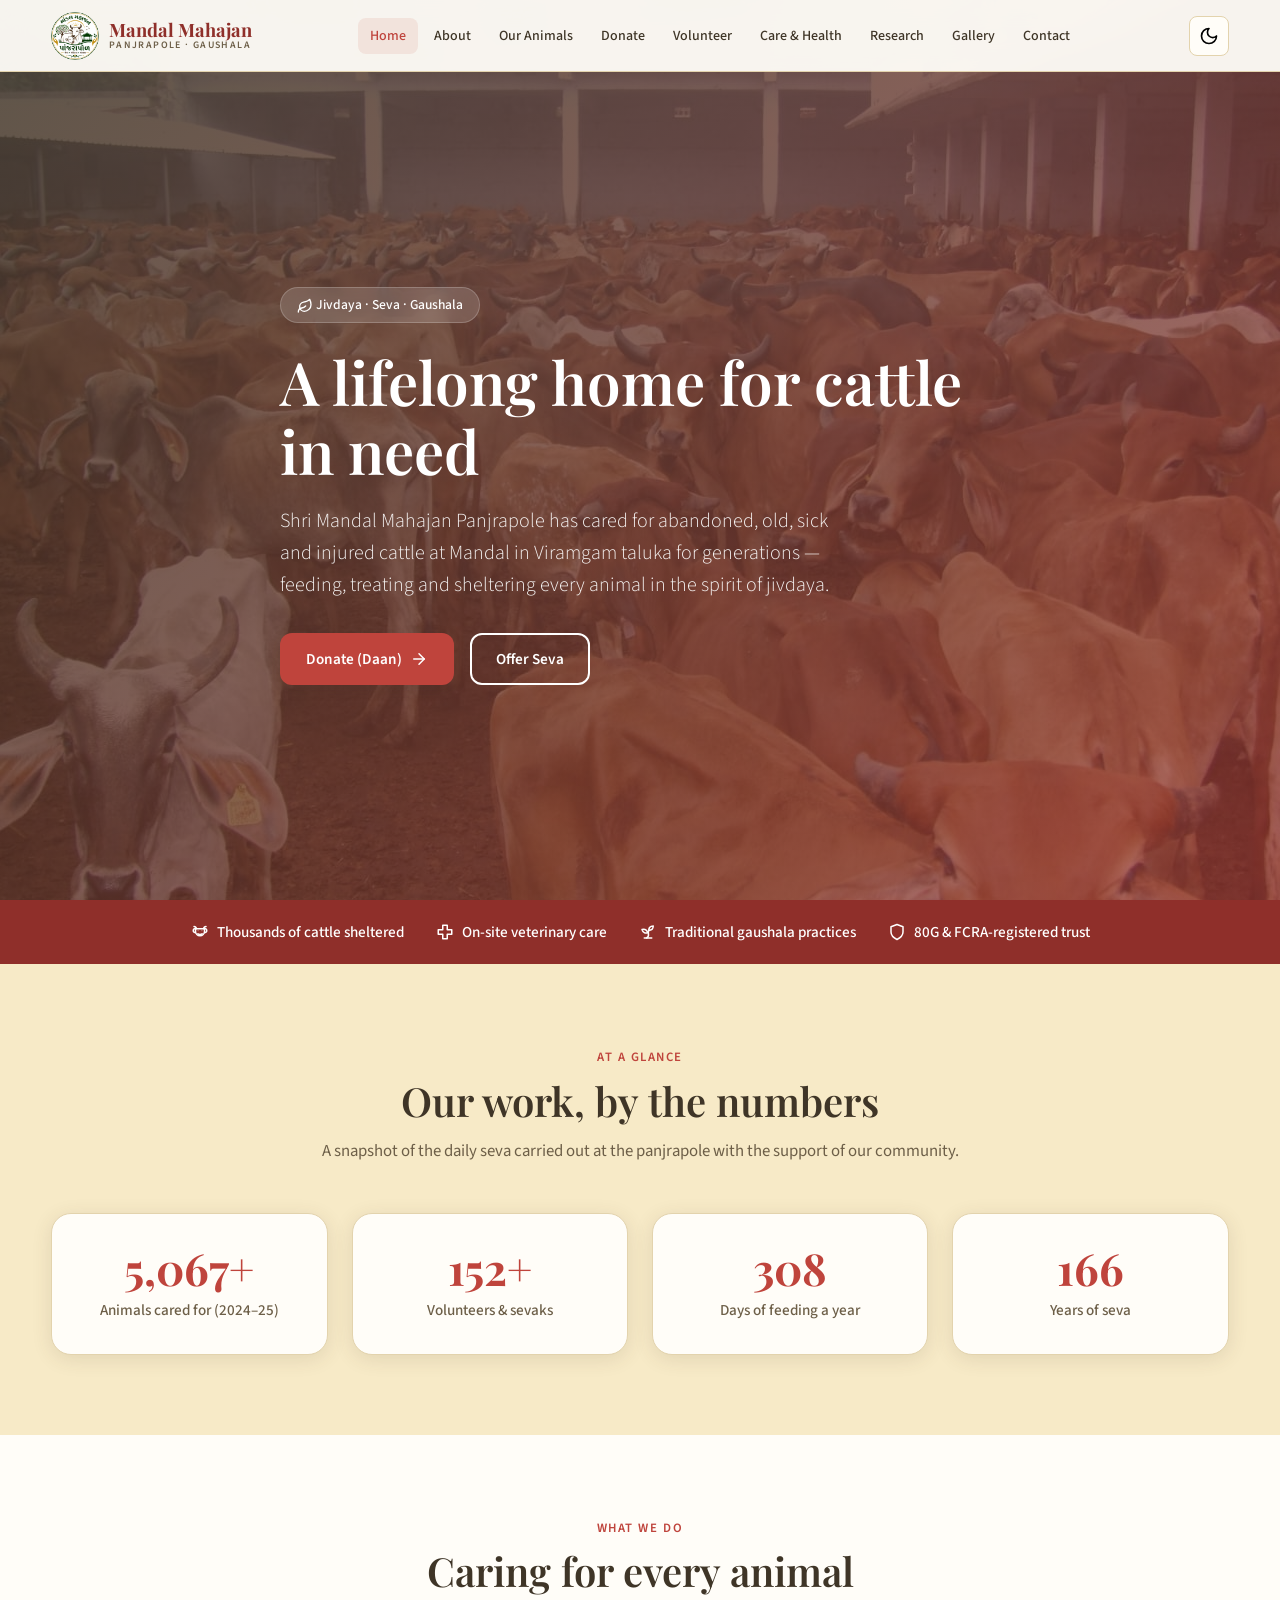
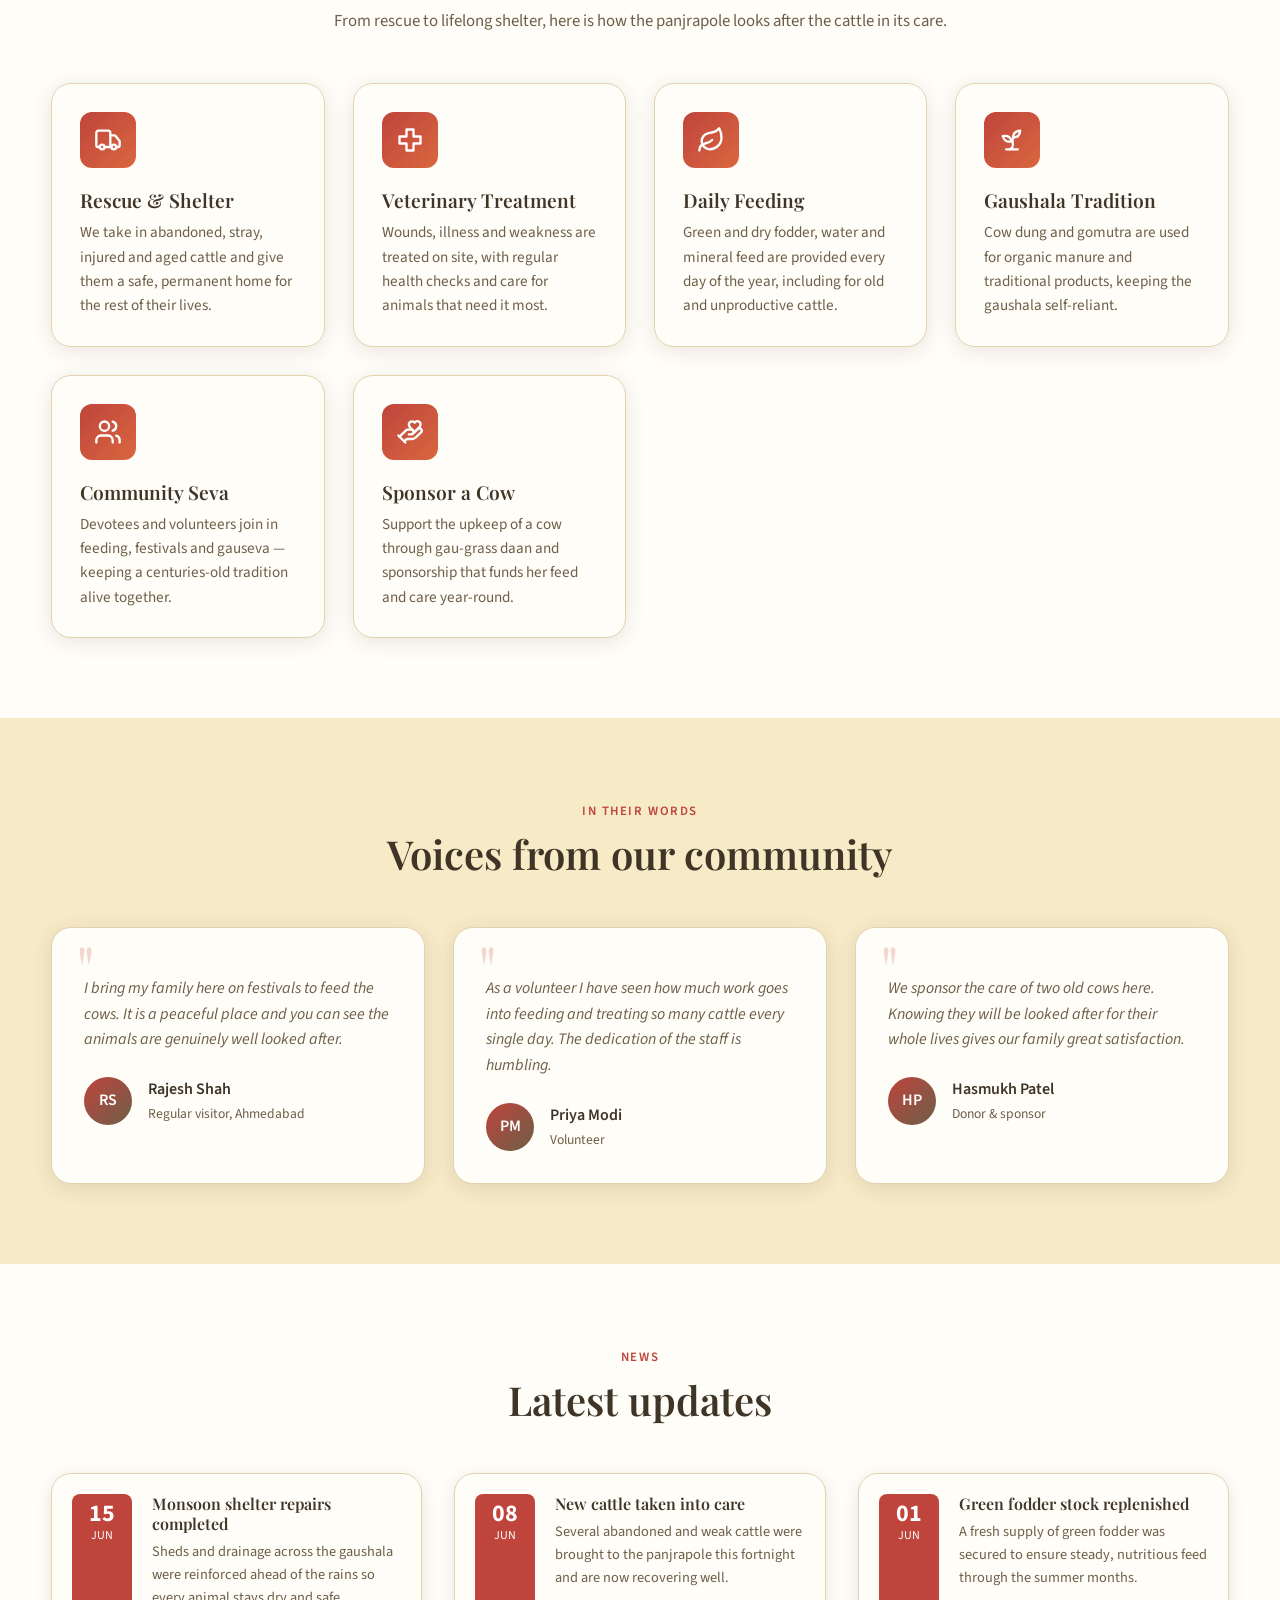
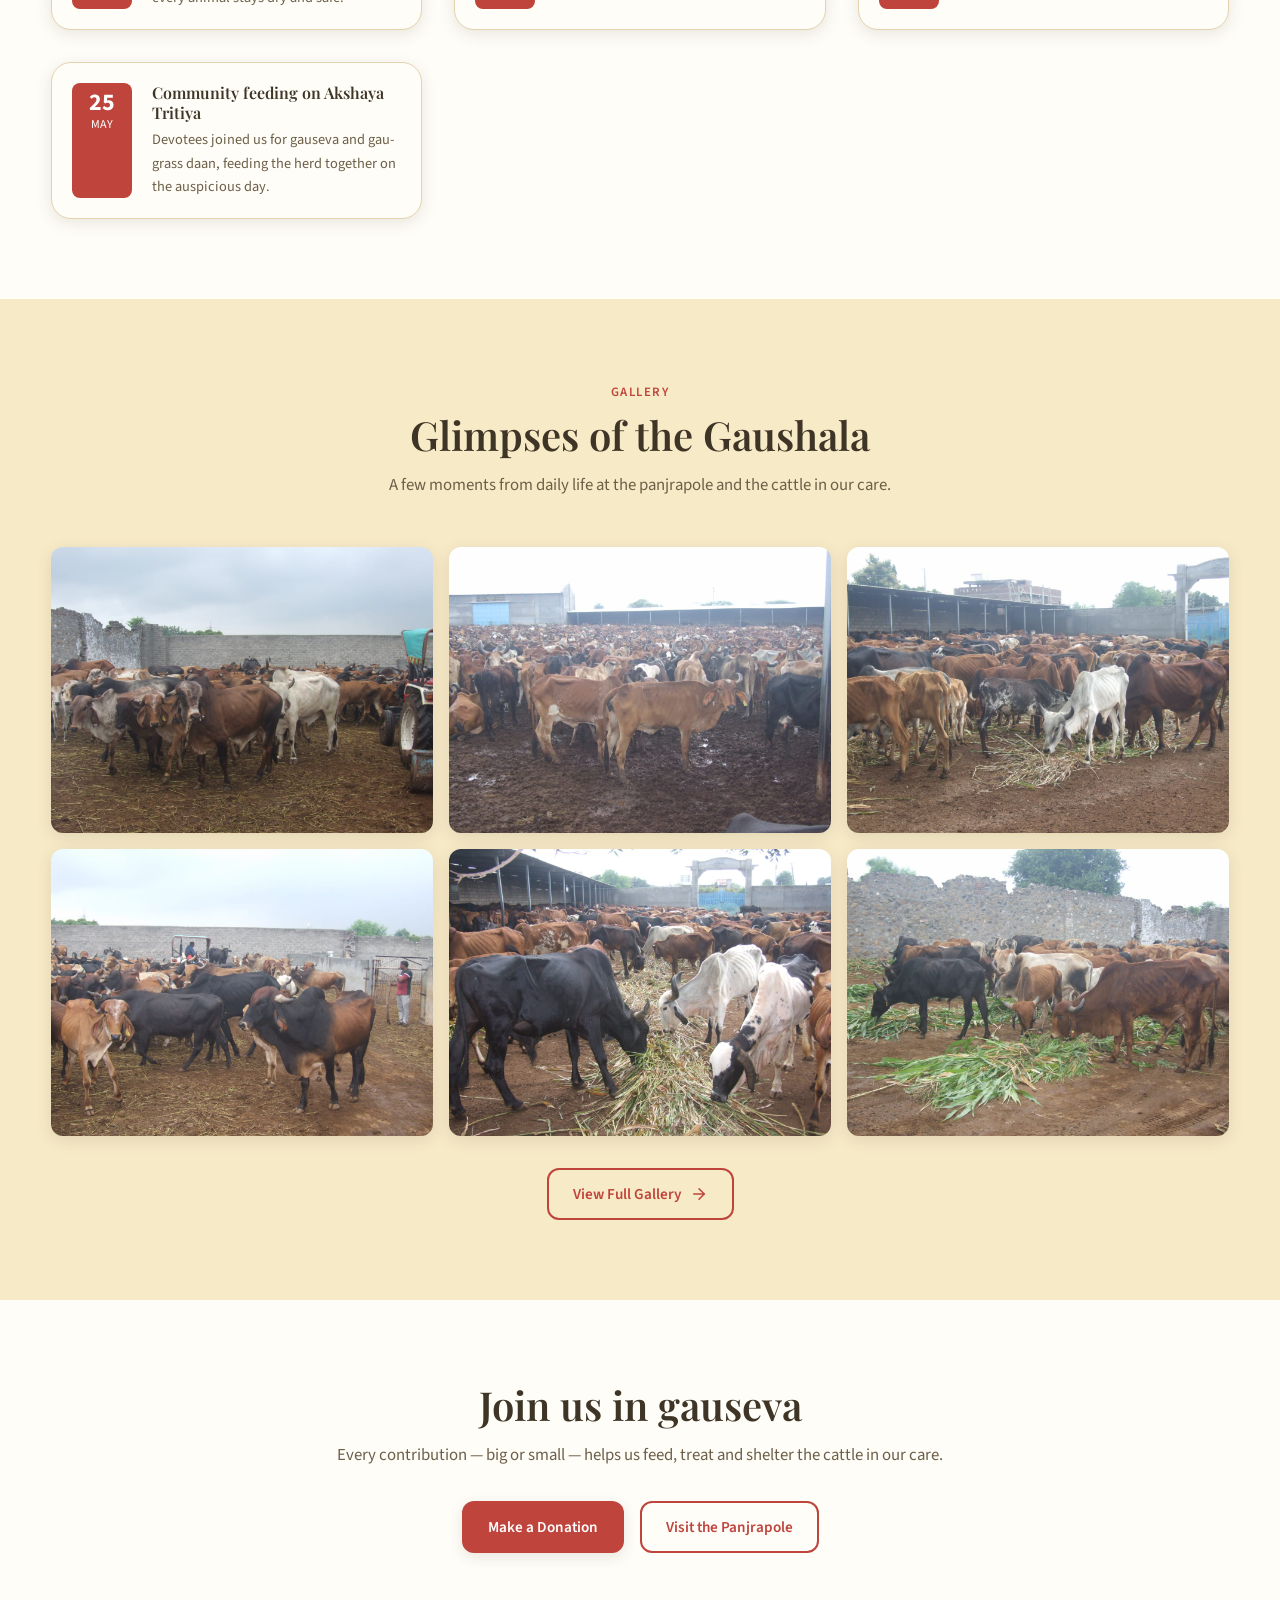
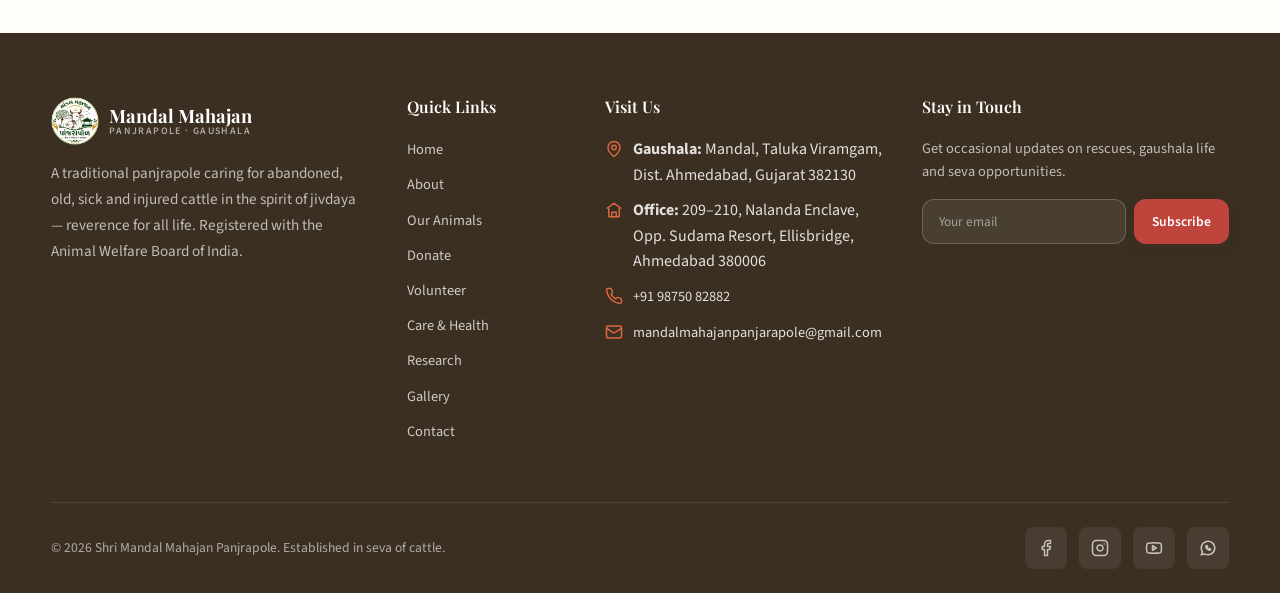
==== commit fd0a0050: "add" ====
--- a/index.html
+++ b/index.html
@@ -24,10 +24,10 @@
     <section class="highlights-strip" aria-label="Organization highlights">
       <div class="container">
         <ul class="highlights-list">
-          <li><svg class="icon"><use href="#mm-cow"></use></svg> Hundreds of cattle sheltered</li>
+          <li><svg class="icon"><use href="#mm-cow"></use></svg> Thousands of cattle sheltered</li>
           <li><svg class="icon"><use href="#mm-cross"></use></svg> On-site veterinary care</li>
           <li><svg class="icon"><use href="#mm-sprout"></use></svg> Traditional gaushala practices</li>
-          <li><svg class="icon"><use href="#mm-shield"></use></svg> AWBI-registered trust</li>
+          <li><svg class="icon"><use href="#mm-shield"></use></svg> 80G &amp; FCRA-registered trust</li>
         </ul>
       </div>
     </section>
@@ -41,8 +41,8 @@
         </div>
         <div class="stats-grid">
           <div class="stat-card fade-in">
-            <div class="stat-number" data-count="500" data-suffix="+">0</div>
-            <div class="stat-label">Cattle in our care</div>
+            <div class="stat-number" data-count="6000" data-suffix="+">0</div>
+            <div class="stat-label">Animals cared for (2024–25)</div>
           </div>
           <div class="stat-card fade-in">
             <div class="stat-number" data-count="180" data-suffix="+">0</div>
@@ -53,7 +53,7 @@
             <div class="stat-label">Days of feeding a year</div>
           </div>
           <div class="stat-card fade-in">
-            <div class="stat-number" data-count="25" data-suffix="+">0</div>
+            <div class="stat-number" data-count="197" data-suffix="">0</div>
             <div class="stat-label">Years of seva</div>
           </div>
         </div>
--- a/css/style.css
+++ b/css/style.css
@@ -1731,6 +1731,160 @@
 .receipt-list li { padding-left: 0.25rem; }
 .receipt-list strong { color: var(--color-text); }
 
+/* Daan scheme menu */
+.scheme-card {
+  max-width: 820px;
+  margin: 0 auto;
+  padding: 1rem 1.9rem 1.75rem;
+}
+
+.scheme-list {
+  list-style: none;
+  display: flex;
+  flex-direction: column;
+}
+
+.scheme-item {
+  display: grid;
+  grid-template-columns: auto 1fr auto;
+  align-items: center;
+  gap: 1rem;
+  padding: 0.85rem 0;
+  border-bottom: 1px dashed var(--color-border);
+}
+
+.scheme-item:last-child { border-bottom: none; }
+
+.scheme-no {
+  font-family: var(--font-heading);
+  font-weight: 700;
+  color: var(--color-primary);
+  font-size: 0.95rem;
+  min-width: 1.6rem;
+}
+
+.scheme-name {
+  color: var(--color-text);
+  font-size: 0.97rem;
+  line-height: 1.4;
+}
+
+.scheme-name small {
+  display: block;
+  color: var(--color-text-muted);
+  font-size: 0.8rem;
+  margin-top: 0.15rem;
+}
+
+.scheme-amount {
+  justify-self: end;
+  font-weight: 700;
+  color: var(--color-primary-dark);
+  white-space: nowrap;
+  font-size: 1rem;
+  background: var(--color-beige);
+  padding: 0.3rem 0.7rem;
+  border-radius: var(--radius-sm);
+}
+
+.scheme-note {
+  margin-top: 1.4rem;
+  text-align: center;
+}
+
+@media (max-width: 480px) {
+  .scheme-card { padding: 0.75rem 1.1rem 1.4rem; }
+  .scheme-item { gap: 0.6rem; }
+  .scheme-name { font-size: 0.9rem; }
+  .scheme-amount { font-size: 0.92rem; padding: 0.25rem 0.55rem; }
+}
+
+/* Trustee board directory */
+.trustee-grid {
+  display: grid;
+  grid-template-columns: repeat(auto-fill, minmax(290px, 1fr));
+  gap: 1.25rem;
+}
+
+.trustee-card {
+  background: var(--bg-card);
+  border: 1px solid var(--color-border);
+  border-radius: var(--radius-md);
+  padding: 1.2rem 1.35rem 1.3rem;
+  box-shadow: 0 4px 18px var(--color-shadow);
+  display: flex;
+  flex-direction: column;
+  gap: 0.55rem;
+  transition: transform var(--transition), box-shadow var(--transition);
+}
+
+.trustee-card:hover {
+  transform: translateY(-3px);
+  box-shadow: 0 10px 28px var(--color-shadow-hover);
+}
+
+.trustee-card.is-lead {
+  border-top: 3px solid var(--color-primary);
+}
+
+.trustee-card-top {
+  display: flex;
+  align-items: center;
+  justify-content: space-between;
+  gap: 0.75rem;
+}
+
+.trustee-card .t-no {
+  font-family: var(--font-heading);
+  color: var(--color-secondary);
+  font-weight: 700;
+  font-size: 0.9rem;
+}
+
+.trustee-role {
+  display: inline-block;
+  font-size: 0.7rem;
+  font-weight: 700;
+  text-transform: uppercase;
+  letter-spacing: 0.05em;
+  color: var(--color-primary-dark);
+  background: var(--color-beige);
+  padding: 0.22rem 0.65rem;
+  border-radius: 999px;
+}
+
+.trustee-name {
+  font-weight: 700;
+  color: var(--color-text);
+  font-size: 1.02rem;
+  line-height: 1.3;
+  margin: 0;
+}
+
+.trustee-line {
+  display: flex;
+  align-items: flex-start;
+  gap: 0.55rem;
+  font-size: 0.9rem;
+  color: var(--color-text-muted);
+  line-height: 1.45;
+}
+
+.trustee-line .icon {
+  width: 16px;
+  height: 16px;
+  color: var(--color-primary);
+  flex-shrink: 0;
+  margin-top: 0.18rem;
+}
+
+.trustee-line a {
+  color: var(--color-text);
+  font-weight: 600;
+}
+
+.trustee-line a:hover { color: var(--color-primary); }
+
 .contact-method-list {
   display: flex;
   flex-direction: column;
